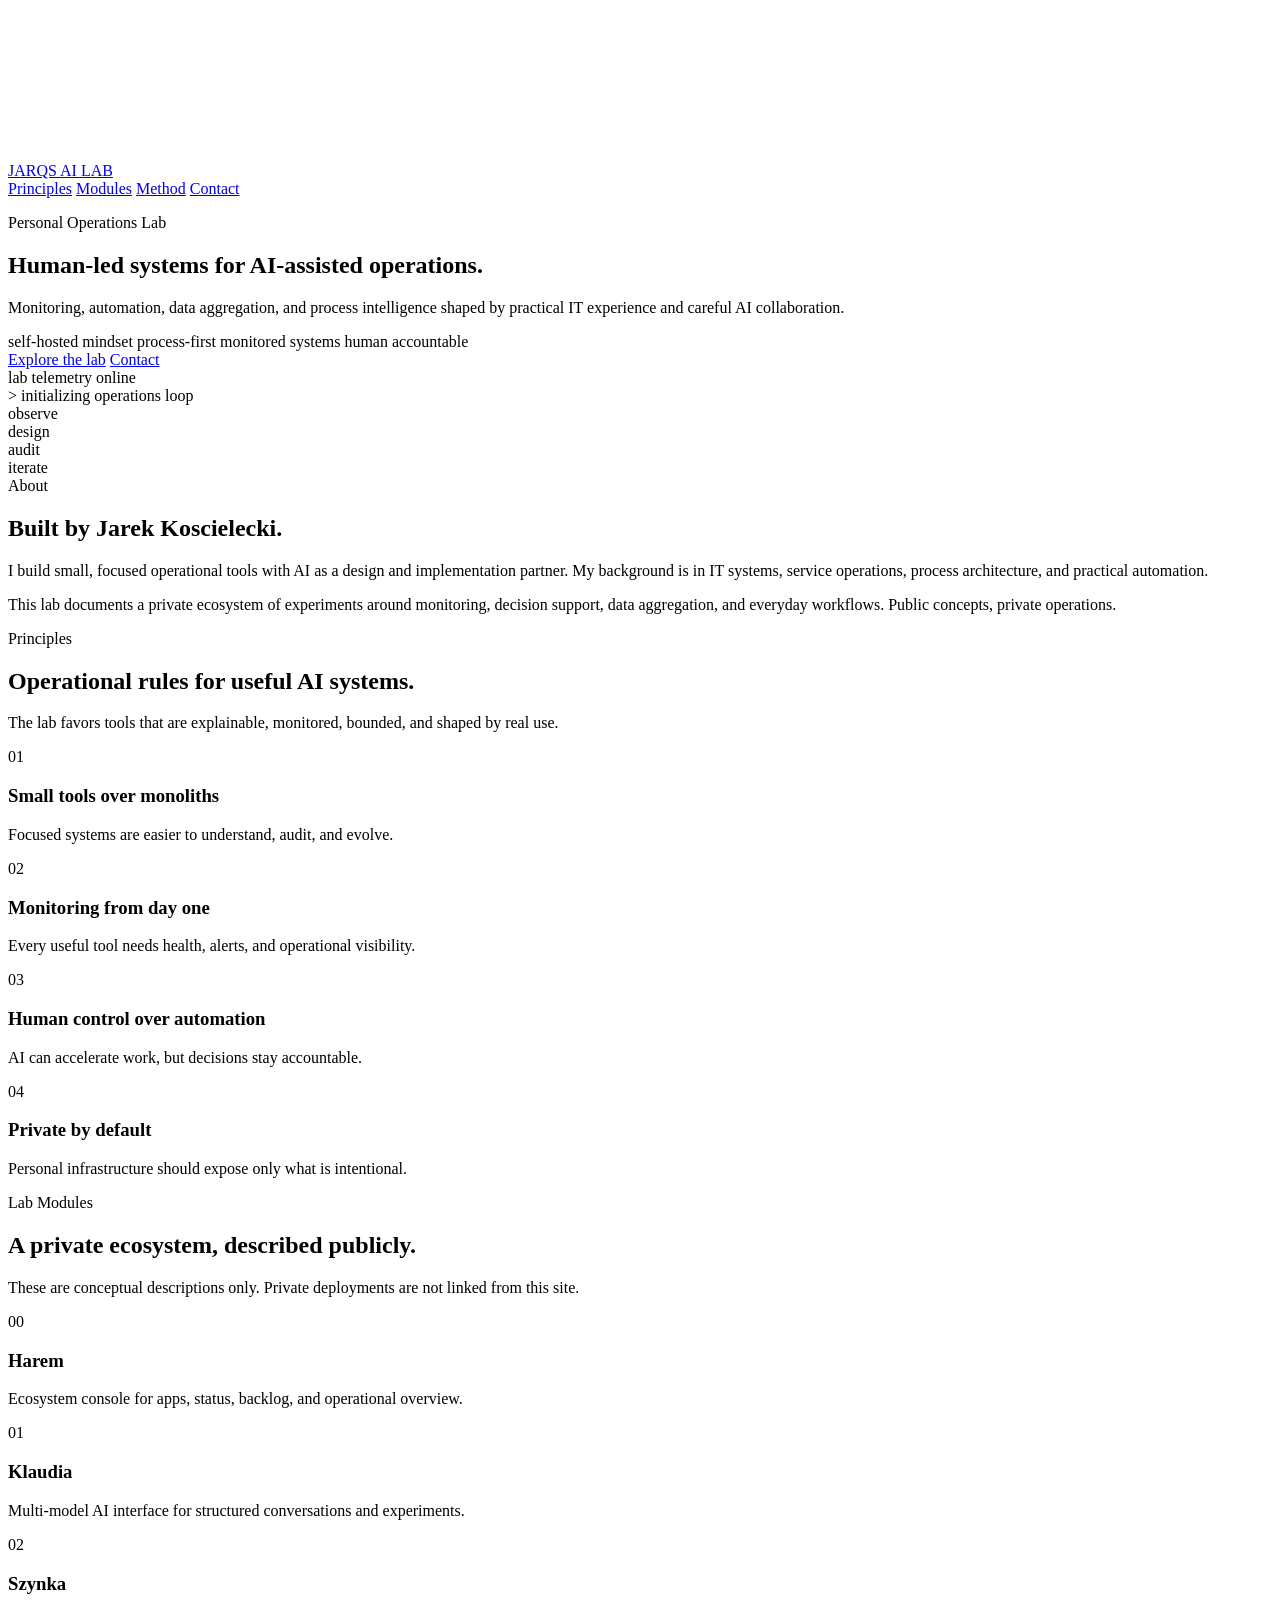
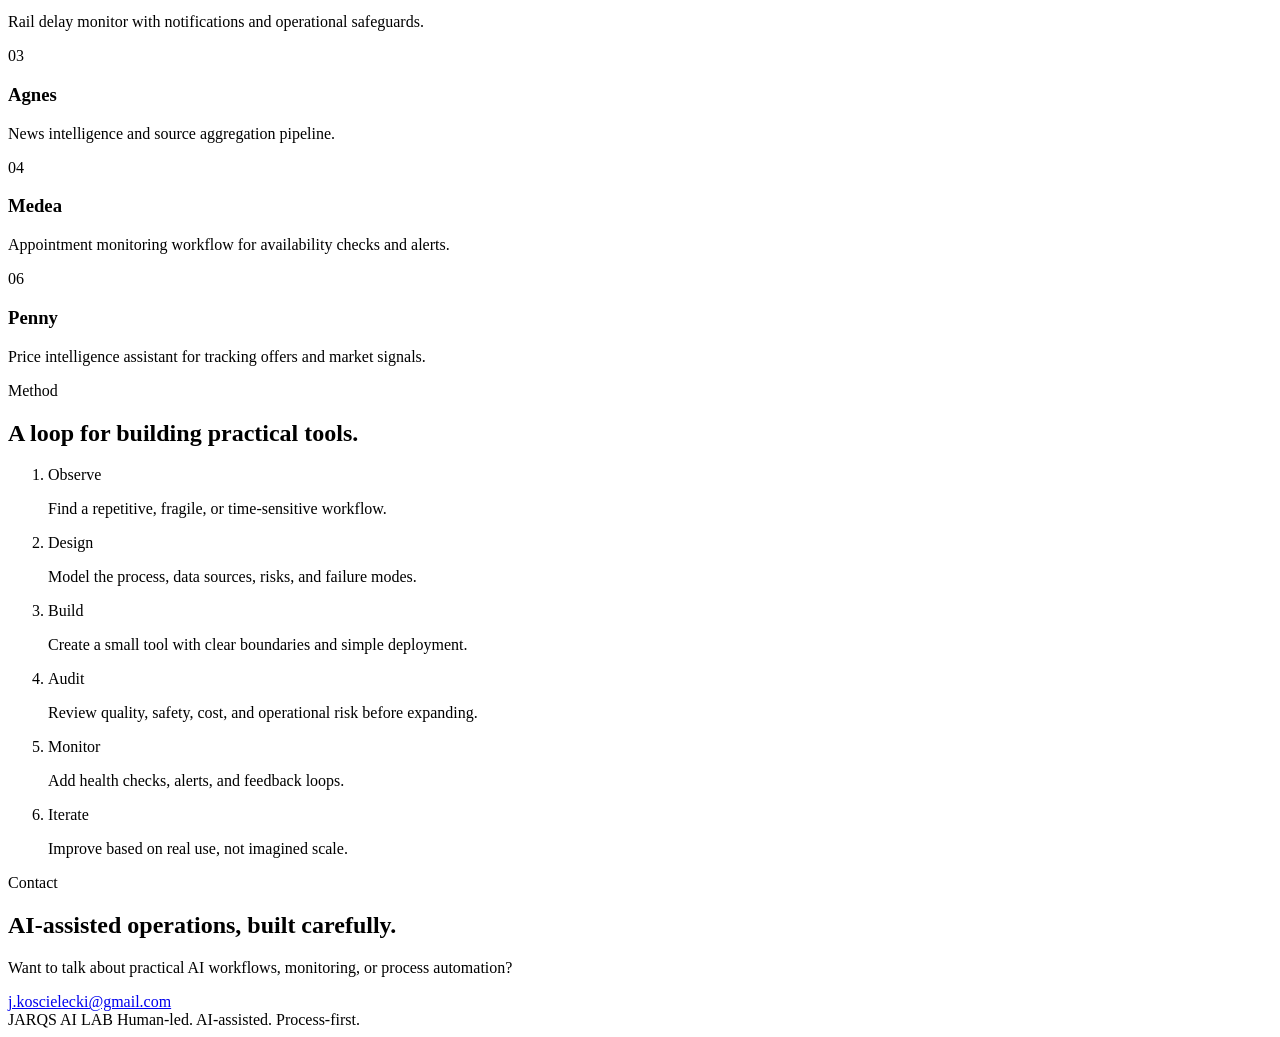
==== index.html @ 5a50d1c4 "Add AI lab landing page" ====
<!doctype html>
<html lang="en">
  <head>
    <meta charset="utf-8" />
    <meta name="viewport" content="width=device-width, initial-scale=1" />
    <meta name="theme-color" content="#05070b" />
    <meta
      name="description"
      content="JARQS AI LAB is a public AI operations lab by Jarek Koscielecki, focused on human-led systems for monitoring, automation, and process intelligence."
    />
    <meta property="og:title" content="JARQS AI LAB" />
    <meta
      property="og:description"
      content="Human-led, AI-assisted systems for operations, monitoring, automation, and process intelligence."
    />
    <meta property="og:type" content="website" />
    <meta property="og:image" content="/assets/og-card.svg" />
    <meta name="twitter:card" content="summary_large_image" />
    <title>JARQS AI LAB</title>
    <link rel="icon" href="/assets/favicon.svg" type="image/svg+xml" />
    <link rel="preload" href="/styles.css" as="style" />
    <link rel="stylesheet" href="/styles.css" />
    <script src="/main.js" defer></script>
  </head>
  <body>
    <canvas id="lab-canvas" aria-hidden="true"></canvas>
    <div class="ambient ambient-cyan" aria-hidden="true"></div>
    <div class="ambient ambient-magenta" aria-hidden="true"></div>
    <div class="scanline" aria-hidden="true"></div>

    <header class="site-header">
      <a class="brand" href="#top" aria-label="JARQS AI LAB home">
        <span class="brand-mark"></span>
        <span>JARQS AI LAB</span>
      </a>
      <nav class="nav" aria-label="Primary navigation">
        <a href="#principles">Principles</a>
        <a href="#modules">Modules</a>
        <a href="#method">Method</a>
        <a href="#contact">Contact</a>
      </nav>
    </header>

    <main id="top">
      <section class="hero section">
        <div class="hero-copy">
          <p class="eyebrow">Personal Operations Lab</p>
          <h1>
            Human-led systems for
            <span class="accent-text">AI-assisted operations.</span>
          </h1>
          <p class="hero-subtitle">
            Monitoring, automation, data aggregation, and process intelligence
            shaped by practical IT experience and careful AI collaboration.
          </p>

          <div class="status-row" aria-label="Lab status">
            <span class="status-chip">self-hosted mindset</span>
            <span class="status-chip">process-first</span>
            <span class="status-chip">monitored systems</span>
            <span class="status-chip">human accountable</span>
          </div>

          <div class="hero-actions">
            <a class="button button-primary" href="#modules">Explore the lab</a>
            <a class="button button-ghost" href="#contact">Contact</a>
          </div>
        </div>

        <aside class="system-panel" aria-label="System summary">
          <div class="panel-topline">
            <span>lab telemetry</span>
            <span class="live-dot">online</span>
          </div>
          <div class="terminal" aria-live="polite">
            <div class="terminal-line">
              <span class="prompt">&gt;</span>
              <span id="ticker-text">initializing operations loop</span>
            </div>
          </div>
          <div class="signal-stack">
            <div class="signal-row">
              <span>observe</span>
              <span class="bar"><i style="--w: 82%"></i></span>
            </div>
            <div class="signal-row">
              <span>design</span>
              <span class="bar"><i style="--w: 74%"></i></span>
            </div>
            <div class="signal-row">
              <span>audit</span>
              <span class="bar"><i style="--w: 91%"></i></span>
            </div>
            <div class="signal-row">
              <span>iterate</span>
              <span class="bar"><i style="--w: 68%"></i></span>
            </div>
          </div>
        </aside>
      </section>

      <section class="section about" aria-labelledby="about-title">
        <div class="section-kicker">About</div>
        <div class="section-grid">
          <h2 id="about-title">Built by Jarek Koscielecki.</h2>
          <div class="section-copy">
            <p>
              I build small, focused operational tools with AI as a design and
              implementation partner. My background is in IT systems, service
              operations, process architecture, and practical automation.
            </p>
            <p>
              This lab documents a private ecosystem of experiments around
              monitoring, decision support, data aggregation, and everyday
              workflows. Public concepts, private operations.
            </p>
          </div>
        </div>
      </section>

      <section class="section" id="principles" aria-labelledby="principles-title">
        <div class="section-kicker">Principles</div>
        <div class="section-heading">
          <h2 id="principles-title">Operational rules for useful AI systems.</h2>
          <p>
            The lab favors tools that are explainable, monitored, bounded, and
            shaped by real use.
          </p>
        </div>

        <div class="principle-grid">
          <article class="principle-card">
            <span class="card-index">01</span>
            <h3>Small tools over monoliths</h3>
            <p>Focused systems are easier to understand, audit, and evolve.</p>
          </article>
          <article class="principle-card">
            <span class="card-index">02</span>
            <h3>Monitoring from day one</h3>
            <p>Every useful tool needs health, alerts, and operational visibility.</p>
          </article>
          <article class="principle-card">
            <span class="card-index">03</span>
            <h3>Human control over automation</h3>
            <p>AI can accelerate work, but decisions stay accountable.</p>
          </article>
          <article class="principle-card">
            <span class="card-index">04</span>
            <h3>Private by default</h3>
            <p>Personal infrastructure should expose only what is intentional.</p>
          </article>
        </div>
      </section>

      <section class="section" id="modules" aria-labelledby="modules-title">
        <div class="section-kicker">Lab Modules</div>
        <div class="section-heading">
          <h2 id="modules-title">A private ecosystem, described publicly.</h2>
          <p>
            These are conceptual descriptions only. Private deployments are not
            linked from this site.
          </p>
        </div>

        <div class="module-grid">
          <article class="module-card">
            <div class="module-head">
              <span class="module-code">00</span>
              <span class="module-pulse"></span>
            </div>
            <h3>Harem</h3>
            <p>Ecosystem console for apps, status, backlog, and operational overview.</p>
          </article>
          <article class="module-card">
            <div class="module-head">
              <span class="module-code">01</span>
              <span class="module-pulse"></span>
            </div>
            <h3>Klaudia</h3>
            <p>Multi-model AI interface for structured conversations and experiments.</p>
          </article>
          <article class="module-card">
            <div class="module-head">
              <span class="module-code">02</span>
              <span class="module-pulse"></span>
            </div>
            <h3>Szynka</h3>
            <p>Rail delay monitor with notifications and operational safeguards.</p>
          </article>
          <article class="module-card">
            <div class="module-head">
              <span class="module-code">03</span>
              <span class="module-pulse"></span>
            </div>
            <h3>Agnes</h3>
            <p>News intelligence and source aggregation pipeline.</p>
          </article>
          <article class="module-card">
            <div class="module-head">
              <span class="module-code">04</span>
              <span class="module-pulse"></span>
            </div>
            <h3>Medea</h3>
            <p>Appointment monitoring workflow for availability checks and alerts.</p>
          </article>
          <article class="module-card">
            <div class="module-head">
              <span class="module-code">06</span>
              <span class="module-pulse"></span>
            </div>
            <h3>Penny</h3>
            <p>Price intelligence assistant for tracking offers and market signals.</p>
          </article>
        </div>
      </section>

      <section class="section method" id="method" aria-labelledby="method-title">
        <div class="section-kicker">Method</div>
        <div class="section-heading">
          <h2 id="method-title">A loop for building practical tools.</h2>
        </div>
        <ol class="method-list">
          <li><span>Observe</span><p>Find a repetitive, fragile, or time-sensitive workflow.</p></li>
          <li><span>Design</span><p>Model the process, data sources, risks, and failure modes.</p></li>
          <li><span>Build</span><p>Create a small tool with clear boundaries and simple deployment.</p></li>
          <li><span>Audit</span><p>Review quality, safety, cost, and operational risk before expanding.</p></li>
          <li><span>Monitor</span><p>Add health checks, alerts, and feedback loops.</p></li>
          <li><span>Iterate</span><p>Improve based on real use, not imagined scale.</p></li>
        </ol>
      </section>

      <section class="section contact" id="contact" aria-labelledby="contact-title">
        <div>
          <div class="section-kicker">Contact</div>
          <h2 id="contact-title">AI-assisted operations, built carefully.</h2>
        </div>
        <p>
          Want to talk about practical AI workflows, monitoring, or process automation?
        </p>
        <a class="contact-link" href="mailto:j.koscielecki@gmail.com">
          j.koscielecki@gmail.com
        </a>
      </section>
    </main>

    <footer class="site-footer">
      <span>JARQS AI LAB</span>
      <span>Human-led. AI-assisted. Process-first.</span>
    </footer>
  </body>
</html>
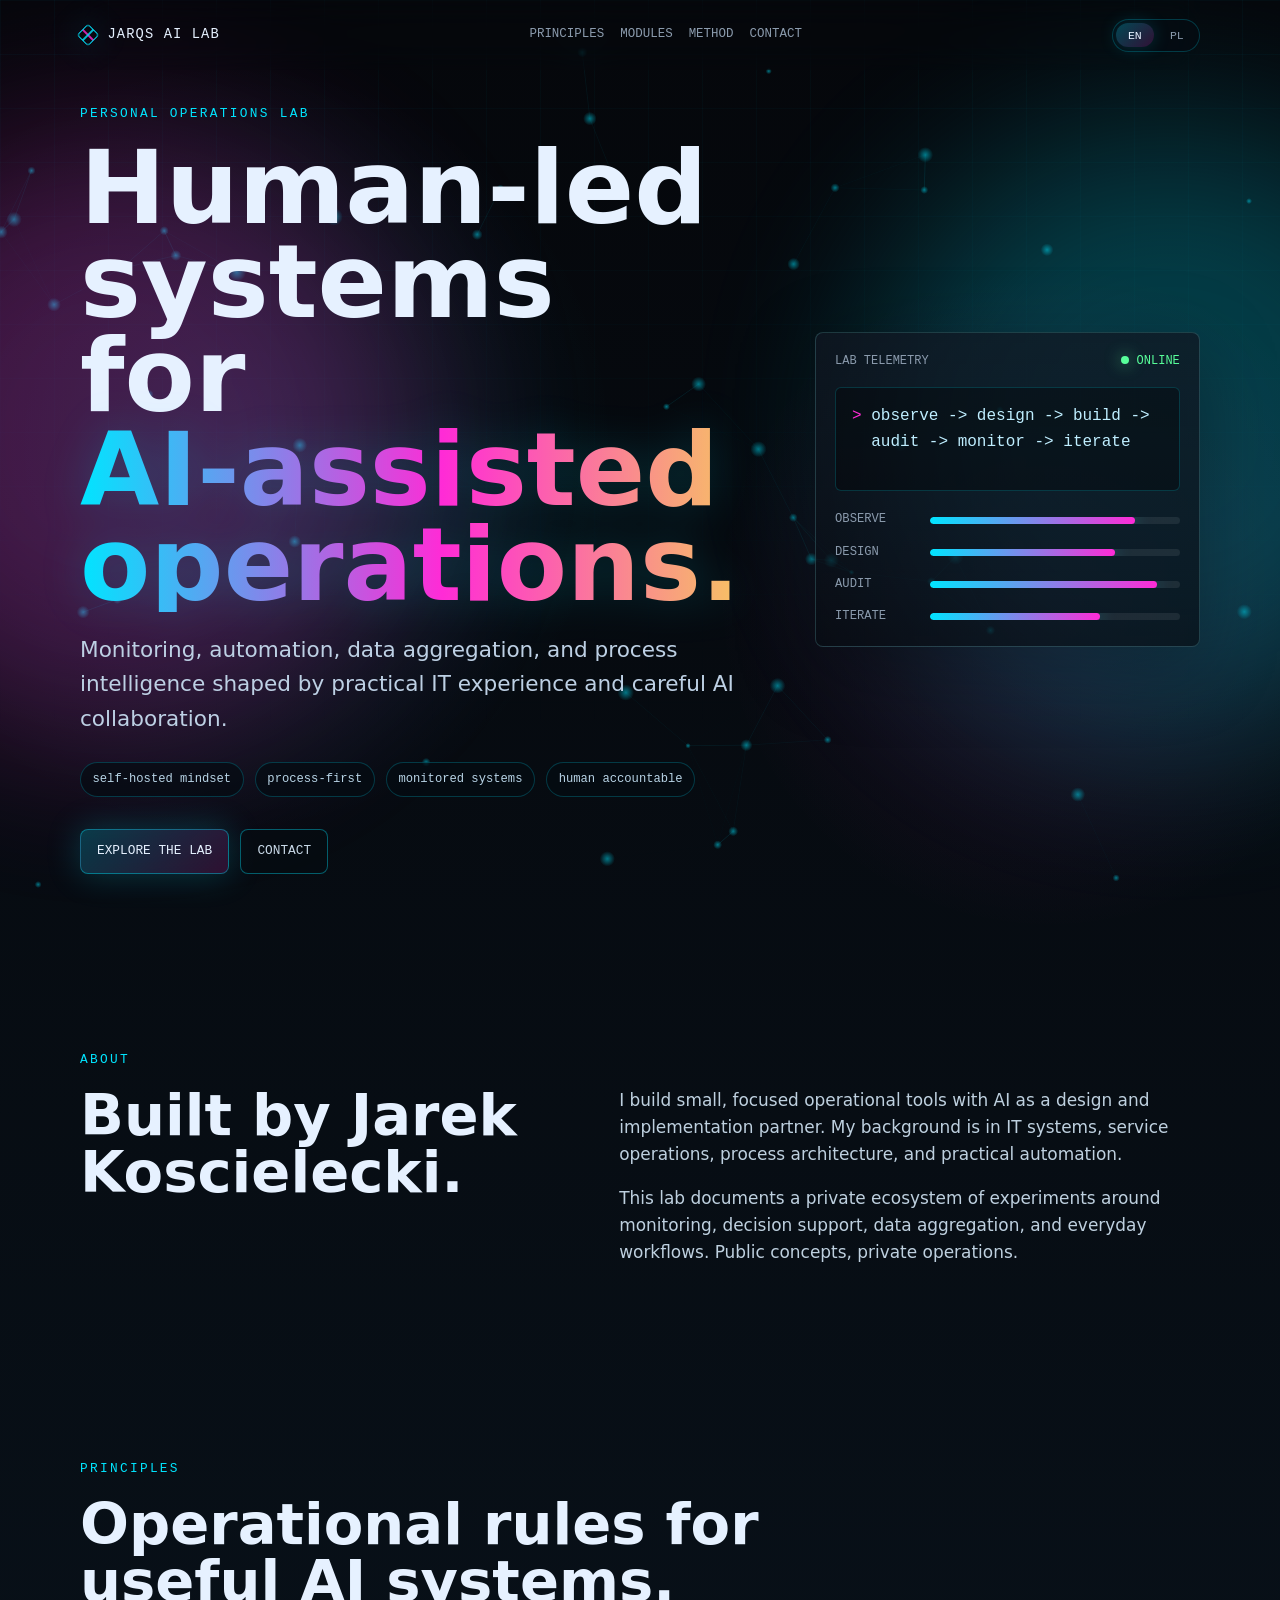
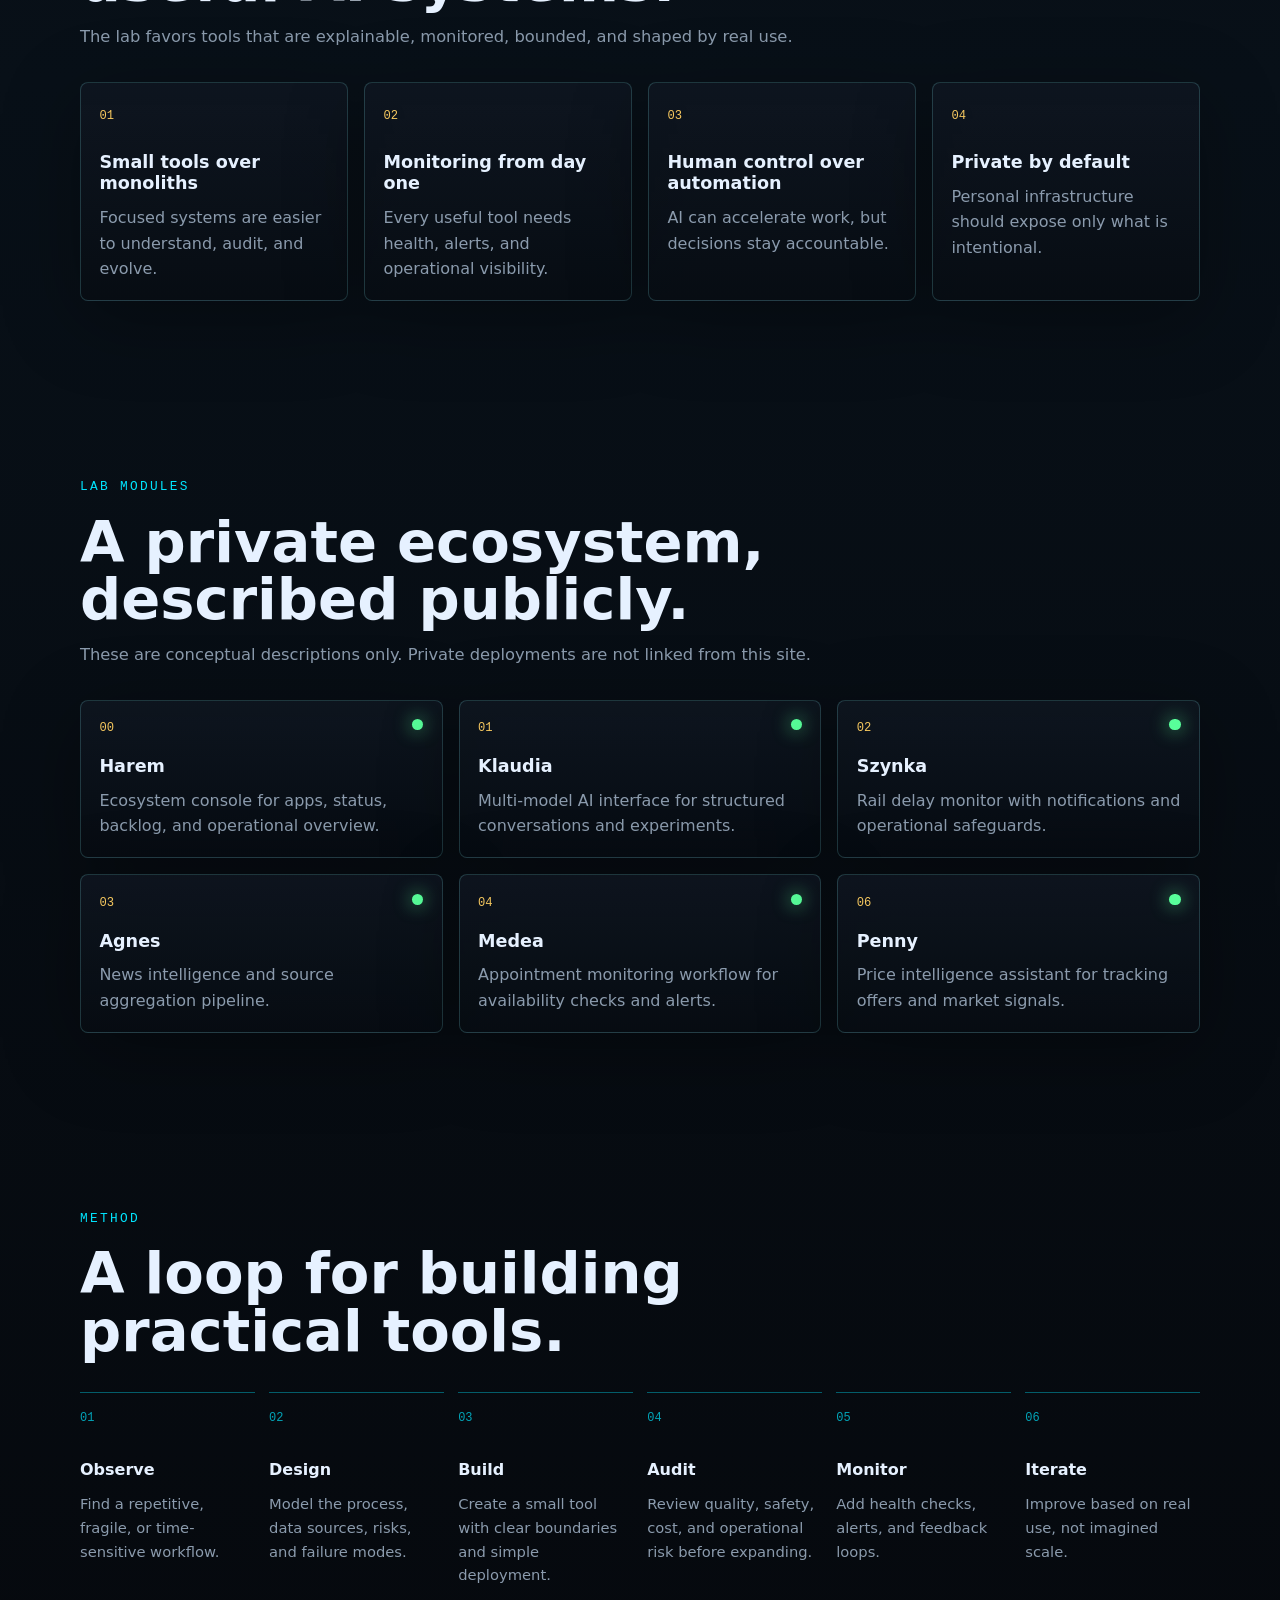
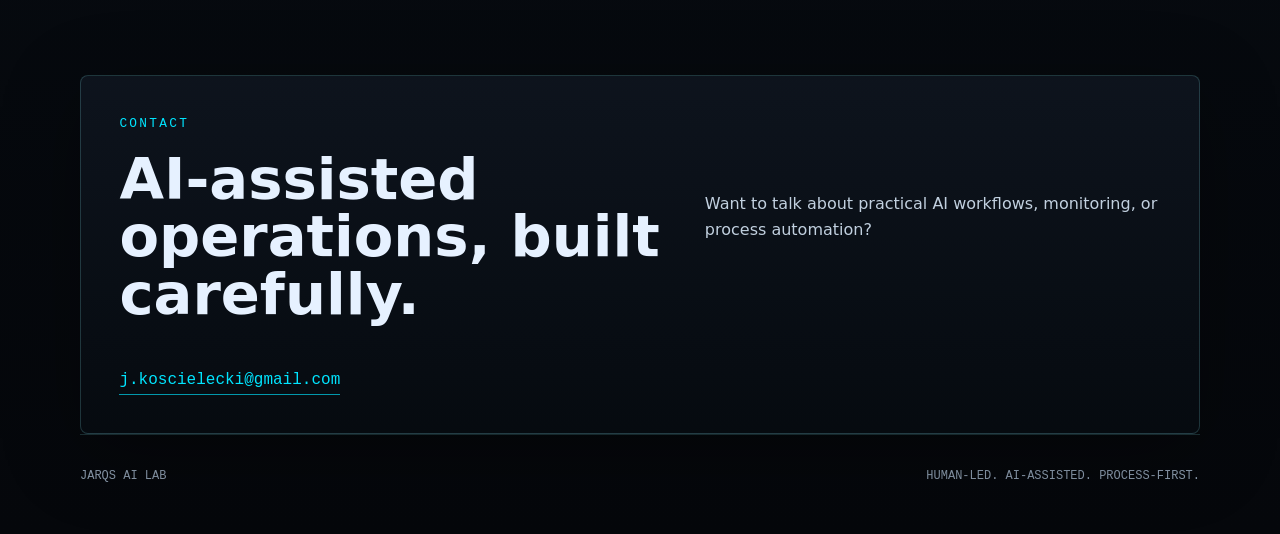
==== commit 9cae105c: "Add Polish language toggle" ====
--- a/index.html
+++ b/index.html
@@ -22,7 +22,7 @@
     <link rel="stylesheet" href="/styles.css" />
     <script src="/main.js" defer></script>
   </head>
-  <body>
+  <body data-lang="en">
     <canvas id="lab-canvas" aria-hidden="true"></canvas>
     <div class="ambient ambient-cyan" aria-hidden="true"></div>
     <div class="ambient ambient-magenta" aria-hidden="true"></div>
@@ -34,43 +34,47 @@
         <span>JARQS AI LAB</span>
       </a>
       <nav class="nav" aria-label="Primary navigation">
-        <a href="#principles">Principles</a>
-        <a href="#modules">Modules</a>
-        <a href="#method">Method</a>
-        <a href="#contact">Contact</a>
+        <a href="#principles" data-i18n="nav.principles">Principles</a>
+        <a href="#modules" data-i18n="nav.modules">Modules</a>
+        <a href="#method" data-i18n="nav.method">Method</a>
+        <a href="#contact" data-i18n="nav.contact">Contact</a>
       </nav>
+      <div class="lang-toggle" aria-label="Language selector">
+        <button type="button" class="active" data-lang-option="en">EN</button>
+        <button type="button" data-lang-option="pl">PL</button>
+      </div>
     </header>
 
     <main id="top">
       <section class="hero section">
         <div class="hero-copy">
-          <p class="eyebrow">Personal Operations Lab</p>
+          <p class="eyebrow" data-i18n="hero.eyebrow">Personal Operations Lab</p>
           <h1>
-            Human-led systems for
-            <span class="accent-text">AI-assisted operations.</span>
+            <span data-i18n="hero.titleA">Human-led systems for</span>
+            <span class="accent-text" data-i18n="hero.titleB">AI-assisted operations.</span>
           </h1>
-          <p class="hero-subtitle">
+          <p class="hero-subtitle" data-i18n="hero.subtitle">
             Monitoring, automation, data aggregation, and process intelligence
             shaped by practical IT experience and careful AI collaboration.
           </p>
 
           <div class="status-row" aria-label="Lab status">
-            <span class="status-chip">self-hosted mindset</span>
-            <span class="status-chip">process-first</span>
-            <span class="status-chip">monitored systems</span>
-            <span class="status-chip">human accountable</span>
+            <span class="status-chip" data-i18n="chips.selfHosted">self-hosted mindset</span>
+            <span class="status-chip" data-i18n="chips.processFirst">process-first</span>
+            <span class="status-chip" data-i18n="chips.monitored">monitored systems</span>
+            <span class="status-chip" data-i18n="chips.accountable">human accountable</span>
           </div>
 
           <div class="hero-actions">
-            <a class="button button-primary" href="#modules">Explore the lab</a>
-            <a class="button button-ghost" href="#contact">Contact</a>
+            <a class="button button-primary" href="#modules" data-i18n="hero.ctaExplore">Explore the lab</a>
+            <a class="button button-ghost" href="#contact" data-i18n="hero.ctaContact">Contact</a>
           </div>
         </div>
 
         <aside class="system-panel" aria-label="System summary">
           <div class="panel-topline">
-            <span>lab telemetry</span>
-            <span class="live-dot">online</span>
+            <span data-i18n="panel.telemetry">lab telemetry</span>
+            <span class="live-dot" data-i18n="panel.online">online</span>
           </div>
           <div class="terminal" aria-live="polite">
             <div class="terminal-line">
@@ -80,19 +84,19 @@
           </div>
           <div class="signal-stack">
             <div class="signal-row">
-              <span>observe</span>
+              <span data-i18n="method.observe.title">observe</span>
               <span class="bar"><i style="--w: 82%"></i></span>
             </div>
             <div class="signal-row">
-              <span>design</span>
+              <span data-i18n="method.design.title">design</span>
               <span class="bar"><i style="--w: 74%"></i></span>
             </div>
             <div class="signal-row">
-              <span>audit</span>
+              <span data-i18n="method.audit.title">audit</span>
               <span class="bar"><i style="--w: 91%"></i></span>
             </div>
             <div class="signal-row">
-              <span>iterate</span>
+              <span data-i18n="method.iterate.title">iterate</span>
               <span class="bar"><i style="--w: 68%"></i></span>
             </div>
           </div>
@@ -100,16 +104,16 @@
       </section>
 
       <section class="section about" aria-labelledby="about-title">
-        <div class="section-kicker">About</div>
+        <div class="section-kicker" data-i18n="about.kicker">About</div>
         <div class="section-grid">
-          <h2 id="about-title">Built by Jarek Koscielecki.</h2>
+          <h2 id="about-title" data-i18n="about.title">Built by Jarek Koscielecki.</h2>
           <div class="section-copy">
-            <p>
+            <p data-i18n="about.p1">
               I build small, focused operational tools with AI as a design and
               implementation partner. My background is in IT systems, service
               operations, process architecture, and practical automation.
             </p>
-            <p>
+            <p data-i18n="about.p2">
               This lab documents a private ecosystem of experiments around
               monitoring, decision support, data aggregation, and everyday
               workflows. Public concepts, private operations.
@@ -119,10 +123,10 @@
       </section>
 
       <section class="section" id="principles" aria-labelledby="principles-title">
-        <div class="section-kicker">Principles</div>
+        <div class="section-kicker" data-i18n="principles.kicker">Principles</div>
         <div class="section-heading">
-          <h2 id="principles-title">Operational rules for useful AI systems.</h2>
-          <p>
+          <h2 id="principles-title" data-i18n="principles.title">Operational rules for useful AI systems.</h2>
+          <p data-i18n="principles.subtitle">
             The lab favors tools that are explainable, monitored, bounded, and
             shaped by real use.
           </p>
@@ -131,32 +135,32 @@
         <div class="principle-grid">
           <article class="principle-card">
             <span class="card-index">01</span>
-            <h3>Small tools over monoliths</h3>
-            <p>Focused systems are easier to understand, audit, and evolve.</p>
+            <h3 data-i18n="principles.small.title">Small tools over monoliths</h3>
+            <p data-i18n="principles.small.text">Focused systems are easier to understand, audit, and evolve.</p>
           </article>
           <article class="principle-card">
             <span class="card-index">02</span>
-            <h3>Monitoring from day one</h3>
-            <p>Every useful tool needs health, alerts, and operational visibility.</p>
+            <h3 data-i18n="principles.monitoring.title">Monitoring from day one</h3>
+            <p data-i18n="principles.monitoring.text">Every useful tool needs health, alerts, and operational visibility.</p>
           </article>
           <article class="principle-card">
             <span class="card-index">03</span>
-            <h3>Human control over automation</h3>
-            <p>AI can accelerate work, but decisions stay accountable.</p>
+            <h3 data-i18n="principles.human.title">Human control over automation</h3>
+            <p data-i18n="principles.human.text">AI can accelerate work, but decisions stay accountable.</p>
           </article>
           <article class="principle-card">
             <span class="card-index">04</span>
-            <h3>Private by default</h3>
-            <p>Personal infrastructure should expose only what is intentional.</p>
+            <h3 data-i18n="principles.private.title">Private by default</h3>
+            <p data-i18n="principles.private.text">Personal infrastructure should expose only what is intentional.</p>
           </article>
         </div>
       </section>
 
       <section class="section" id="modules" aria-labelledby="modules-title">
-        <div class="section-kicker">Lab Modules</div>
+        <div class="section-kicker" data-i18n="modules.kicker">Lab Modules</div>
         <div class="section-heading">
-          <h2 id="modules-title">A private ecosystem, described publicly.</h2>
-          <p>
+          <h2 id="modules-title" data-i18n="modules.title">A private ecosystem, described publicly.</h2>
+          <p data-i18n="modules.subtitle">
             These are conceptual descriptions only. Private deployments are not
             linked from this site.
           </p>
@@ -169,7 +173,7 @@
               <span class="module-pulse"></span>
             </div>
             <h3>Harem</h3>
-            <p>Ecosystem console for apps, status, backlog, and operational overview.</p>
+            <p data-i18n="modules.harem">Ecosystem console for apps, status, backlog, and operational overview.</p>
           </article>
           <article class="module-card">
             <div class="module-head">
@@ -177,7 +181,7 @@
               <span class="module-pulse"></span>
             </div>
             <h3>Klaudia</h3>
-            <p>Multi-model AI interface for structured conversations and experiments.</p>
+            <p data-i18n="modules.klaudia">Multi-model AI interface for structured conversations and experiments.</p>
           </article>
           <article class="module-card">
             <div class="module-head">
@@ -185,7 +189,7 @@
               <span class="module-pulse"></span>
             </div>
             <h3>Szynka</h3>
-            <p>Rail delay monitor with notifications and operational safeguards.</p>
+            <p data-i18n="modules.szynka">Rail delay monitor with notifications and operational safeguards.</p>
           </article>
           <article class="module-card">
             <div class="module-head">
@@ -193,7 +197,7 @@
               <span class="module-pulse"></span>
             </div>
             <h3>Agnes</h3>
-            <p>News intelligence and source aggregation pipeline.</p>
+            <p data-i18n="modules.agnes">News intelligence and source aggregation pipeline.</p>
           </article>
           <article class="module-card">
             <div class="module-head">
@@ -201,7 +205,7 @@
               <span class="module-pulse"></span>
             </div>
             <h3>Medea</h3>
-            <p>Appointment monitoring workflow for availability checks and alerts.</p>
+            <p data-i18n="modules.medea">Appointment monitoring workflow for availability checks and alerts.</p>
           </article>
           <article class="module-card">
             <div class="module-head">
@@ -209,33 +213,52 @@
               <span class="module-pulse"></span>
             </div>
             <h3>Penny</h3>
-            <p>Price intelligence assistant for tracking offers and market signals.</p>
+            <p data-i18n="modules.penny">Price intelligence assistant for tracking offers and market signals.</p>
           </article>
         </div>
       </section>
 
       <section class="section method" id="method" aria-labelledby="method-title">
-        <div class="section-kicker">Method</div>
+        <div class="section-kicker" data-i18n="method.kicker">Method</div>
         <div class="section-heading">
-          <h2 id="method-title">A loop for building practical tools.</h2>
+          <h2 id="method-title" data-i18n="method.title">A loop for building practical tools.</h2>
         </div>
         <ol class="method-list">
-          <li><span>Observe</span><p>Find a repetitive, fragile, or time-sensitive workflow.</p></li>
-          <li><span>Design</span><p>Model the process, data sources, risks, and failure modes.</p></li>
-          <li><span>Build</span><p>Create a small tool with clear boundaries and simple deployment.</p></li>
-          <li><span>Audit</span><p>Review quality, safety, cost, and operational risk before expanding.</p></li>
-          <li><span>Monitor</span><p>Add health checks, alerts, and feedback loops.</p></li>
-          <li><span>Iterate</span><p>Improve based on real use, not imagined scale.</p></li>
+          <li>
+            <span data-i18n="method.observe.title">Observe</span>
+            <p data-i18n="method.observe.text">Find a repetitive, fragile, or time-sensitive workflow.</p>
+          </li>
+          <li>
+            <span data-i18n="method.design.title">Design</span>
+            <p data-i18n="method.design.text">Model the process, data sources, risks, and failure modes.</p>
+          </li>
+          <li>
+            <span data-i18n="method.build.title">Build</span>
+            <p data-i18n="method.build.text">Create a small tool with clear boundaries and simple deployment.</p>
+          </li>
+          <li>
+            <span data-i18n="method.audit.title">Audit</span>
+            <p data-i18n="method.audit.text">Review quality, safety, cost, and operational risk before expanding.</p>
+          </li>
+          <li>
+            <span data-i18n="method.monitor.title">Monitor</span>
+            <p data-i18n="method.monitor.text">Add health checks, alerts, and feedback loops.</p>
+          </li>
+          <li>
+            <span data-i18n="method.iterate.title">Iterate</span>
+            <p data-i18n="method.iterate.text">Improve based on real use, not imagined scale.</p>
+          </li>
         </ol>
       </section>
 
       <section class="section contact" id="contact" aria-labelledby="contact-title">
         <div>
-          <div class="section-kicker">Contact</div>
-          <h2 id="contact-title">AI-assisted operations, built carefully.</h2>
-        </div>
-        <p>
-          Want to talk about practical AI workflows, monitoring, or process automation?
+          <div class="section-kicker" data-i18n="contact.kicker">Contact</div>
+          <h2 id="contact-title" data-i18n="contact.title">AI-assisted operations, built carefully.</h2>
+        </div>
+        <p data-i18n="contact.text">
+          Want to talk about practical AI workflows, monitoring, or process
+          automation?
         </p>
         <a class="contact-link" href="mailto:j.koscielecki@gmail.com">
           j.koscielecki@gmail.com
@@ -245,7 +268,7 @@
 
     <footer class="site-footer">
       <span>JARQS AI LAB</span>
-      <span>Human-led. AI-assisted. Process-first.</span>
+      <span data-i18n="footer.line">Human-led. AI-assisted. Process-first.</span>
     </footer>
   </body>
 </html>
--- a/styles.css
+++ b/styles.css
@@ -0,0 +1,693 @@
+:root {
+  color-scheme: dark;
+  --bg: #05070b;
+  --bg-soft: #090d12;
+  --surface: rgba(16, 23, 34, 0.72);
+  --surface-strong: rgba(18, 28, 42, 0.9);
+  --line: rgba(141, 247, 255, 0.18);
+  --line-strong: rgba(0, 229, 255, 0.38);
+  --text: #e6f1ff;
+  --muted: #8b9bad;
+  --cyan: #00e5ff;
+  --magenta: #ff2bd6;
+  --amber: #f6c85f;
+  --green: #58ff9a;
+  --shadow-cyan: 0 0 34px rgba(0, 229, 255, 0.22);
+  --shadow-magenta: 0 0 42px rgba(255, 43, 214, 0.14);
+  --radius: 8px;
+  --mono: "JetBrains Mono", "SFMono-Regular", Consolas, "Liberation Mono", monospace;
+  --sans: Inter, ui-sans-serif, system-ui, -apple-system, BlinkMacSystemFont, "Segoe UI", sans-serif;
+  --display: "Space Grotesk", Sora, Inter, ui-sans-serif, system-ui, sans-serif;
+}
+
+* {
+  box-sizing: border-box;
+}
+
+html {
+  scroll-behavior: smooth;
+}
+
+body {
+  min-height: 100vh;
+  margin: 0;
+  overflow-x: hidden;
+  background:
+    radial-gradient(circle at 18% 12%, rgba(0, 229, 255, 0.12), transparent 30vw),
+    radial-gradient(circle at 82% 16%, rgba(255, 43, 214, 0.11), transparent 26vw),
+    linear-gradient(180deg, #05070b 0%, #081018 45%, #05070b 100%);
+  color: var(--text);
+  font-family: var(--sans);
+  line-height: 1.6;
+}
+
+body::before {
+  position: fixed;
+  inset: 0;
+  z-index: -2;
+  pointer-events: none;
+  content: "";
+  background-image:
+    linear-gradient(rgba(0, 229, 255, 0.045) 1px, transparent 1px),
+    linear-gradient(90deg, rgba(0, 229, 255, 0.045) 1px, transparent 1px);
+  background-size: 54px 54px;
+  mask-image: linear-gradient(to bottom, rgba(0, 0, 0, 0.75), transparent 85%);
+  animation: grid-drift 26s linear infinite;
+}
+
+a {
+  color: inherit;
+  text-decoration: none;
+}
+
+#lab-canvas {
+  position: fixed;
+  inset: 0;
+  z-index: -1;
+  width: 100%;
+  height: 100%;
+  opacity: 0.72;
+}
+
+.ambient {
+  position: fixed;
+  z-index: -1;
+  width: 38rem;
+  height: 38rem;
+  border-radius: 50%;
+  filter: blur(90px);
+  opacity: 0.24;
+  pointer-events: none;
+}
+
+.ambient-cyan {
+  right: -12rem;
+  top: 8rem;
+  background: var(--cyan);
+}
+
+.ambient-magenta {
+  left: -12rem;
+  bottom: 10rem;
+  background: var(--magenta);
+}
+
+.scanline {
+  position: fixed;
+  inset-inline: 0;
+  top: -12%;
+  z-index: 4;
+  height: 10rem;
+  pointer-events: none;
+  background: linear-gradient(180deg, transparent, rgba(0, 229, 255, 0.08), transparent);
+  transform: translateY(-20vh);
+  animation: scanline 13s ease-in-out infinite;
+}
+
+.site-header,
+.site-footer,
+.section {
+  width: min(1120px, calc(100% - 32px));
+  margin-inline: auto;
+}
+
+.site-header {
+  position: sticky;
+  top: 0;
+  z-index: 10;
+  display: flex;
+  align-items: center;
+  justify-content: space-between;
+  gap: 1rem;
+  padding: 18px 0;
+  backdrop-filter: blur(18px);
+}
+
+.brand {
+  display: inline-flex;
+  align-items: center;
+  gap: 0.72rem;
+  font-family: var(--mono);
+  font-size: 0.86rem;
+  letter-spacing: 0.08em;
+  text-transform: uppercase;
+}
+
+.brand-mark {
+  width: 1rem;
+  height: 1rem;
+  border: 1px solid var(--cyan);
+  border-radius: 3px;
+  background:
+    linear-gradient(90deg, transparent 42%, rgba(0, 229, 255, 0.8) 42% 58%, transparent 58%),
+    linear-gradient(0deg, transparent 42%, rgba(255, 43, 214, 0.8) 42% 58%, transparent 58%);
+  box-shadow: var(--shadow-cyan);
+  transform: rotate(45deg);
+}
+
+.nav {
+  display: flex;
+  align-items: center;
+  gap: 1rem;
+  color: var(--muted);
+  font-family: var(--mono);
+  font-size: 0.78rem;
+  text-transform: uppercase;
+}
+
+.nav a {
+  padding: 0.45rem 0;
+  transition: color 160ms ease, text-shadow 160ms ease;
+}
+
+.nav a:hover {
+  color: var(--cyan);
+  text-shadow: 0 0 18px rgba(0, 229, 255, 0.45);
+}
+
+.lang-toggle {
+  display: inline-flex;
+  gap: 0.25rem;
+  border: 1px solid rgba(0, 229, 255, 0.22);
+  border-radius: 999px;
+  padding: 0.2rem;
+  background: rgba(5, 12, 18, 0.72);
+}
+
+.lang-toggle button {
+  min-width: 38px;
+  border: 0;
+  border-radius: 999px;
+  padding: 0.36rem 0.55rem;
+  background: transparent;
+  color: var(--muted);
+  cursor: pointer;
+  font-family: var(--mono);
+  font-size: 0.72rem;
+}
+
+.lang-toggle button.active {
+  background: linear-gradient(135deg, rgba(0, 229, 255, 0.28), rgba(255, 43, 214, 0.18));
+  color: var(--text);
+  box-shadow: 0 0 18px rgba(0, 229, 255, 0.18);
+}
+
+.section {
+  padding: 88px 0;
+}
+
+.hero {
+  min-height: calc(100vh - 84px);
+  display: grid;
+  grid-template-columns: minmax(0, 1.08fr) minmax(320px, 0.62fr);
+  align-items: center;
+  gap: clamp(2rem, 5vw, 5rem);
+  padding-top: 34px;
+}
+
+.eyebrow,
+.section-kicker {
+  margin: 0 0 1rem;
+  color: var(--cyan);
+  font-family: var(--mono);
+  font-size: 0.8rem;
+  letter-spacing: 0.18em;
+  text-transform: uppercase;
+}
+
+h1,
+h2,
+h3,
+p {
+  margin-top: 0;
+}
+
+h1 {
+  max-width: 880px;
+  margin-bottom: 1.3rem;
+  font-family: var(--display);
+  font-size: clamp(3rem, 8vw, 7.4rem);
+  line-height: 0.92;
+  letter-spacing: 0;
+}
+
+h2 {
+  margin-bottom: 0.8rem;
+  font-family: var(--display);
+  font-size: clamp(2rem, 4.5vw, 4.4rem);
+  line-height: 1;
+  letter-spacing: 0;
+}
+
+h3 {
+  margin-bottom: 0.65rem;
+  font-family: var(--display);
+  font-size: 1.1rem;
+  line-height: 1.2;
+}
+
+.accent-text {
+  display: block;
+  color: transparent;
+  background: linear-gradient(90deg, var(--cyan), var(--magenta) 54%, var(--amber));
+  -webkit-background-clip: text;
+  background-clip: text;
+  filter: drop-shadow(0 0 22px rgba(0, 229, 255, 0.18));
+}
+
+.hero-subtitle {
+  max-width: 700px;
+  margin-bottom: 1.6rem;
+  color: #bdd0e4;
+  font-size: clamp(1.05rem, 2vw, 1.35rem);
+}
+
+.status-row,
+.hero-actions {
+  display: flex;
+  flex-wrap: wrap;
+  gap: 0.7rem;
+}
+
+.status-chip {
+  border: 1px solid rgba(0, 229, 255, 0.22);
+  border-radius: 999px;
+  padding: 0.42rem 0.72rem;
+  background: rgba(5, 12, 18, 0.72);
+  color: #b8d4e6;
+  font-family: var(--mono);
+  font-size: 0.76rem;
+}
+
+.hero-actions {
+  margin-top: 2rem;
+}
+
+.button {
+  display: inline-flex;
+  min-height: 44px;
+  align-items: center;
+  justify-content: center;
+  border: 1px solid var(--line-strong);
+  border-radius: var(--radius);
+  padding: 0.72rem 1rem;
+  font-family: var(--mono);
+  font-size: 0.8rem;
+  text-transform: uppercase;
+  transition: transform 160ms ease, border-color 160ms ease, box-shadow 160ms ease;
+}
+
+.button:hover {
+  transform: translateY(-2px);
+}
+
+.button-primary {
+  background: linear-gradient(135deg, rgba(0, 229, 255, 0.22), rgba(255, 43, 214, 0.16));
+  box-shadow: var(--shadow-cyan);
+}
+
+.button-ghost {
+  background: rgba(5, 12, 18, 0.6);
+  color: #c9d9e8;
+}
+
+.system-panel,
+.principle-card,
+.module-card,
+.contact {
+  position: relative;
+  border: 1px solid var(--line);
+  border-radius: var(--radius);
+  background: linear-gradient(180deg, rgba(16, 23, 34, 0.76), rgba(7, 12, 18, 0.7));
+  box-shadow: 0 18px 80px rgba(0, 0, 0, 0.32);
+  overflow: hidden;
+}
+
+.system-panel::before,
+.principle-card::before,
+.module-card::before,
+.contact::before {
+  position: absolute;
+  inset: 0;
+  pointer-events: none;
+  content: "";
+  border-radius: inherit;
+  background: linear-gradient(135deg, rgba(0, 229, 255, 0.18), transparent 34%, rgba(255, 43, 214, 0.13));
+  opacity: 0;
+  transition: opacity 180ms ease;
+}
+
+.system-panel:hover::before,
+.principle-card:hover::before,
+.module-card:hover::before,
+.contact:hover::before {
+  opacity: 1;
+}
+
+.system-panel {
+  padding: 1.2rem;
+}
+
+.panel-topline {
+  display: flex;
+  justify-content: space-between;
+  gap: 1rem;
+  margin-bottom: 1rem;
+  color: var(--muted);
+  font-family: var(--mono);
+  font-size: 0.75rem;
+  text-transform: uppercase;
+}
+
+.live-dot {
+  position: relative;
+  color: var(--green);
+}
+
+.live-dot::before {
+  display: inline-block;
+  width: 0.5rem;
+  height: 0.5rem;
+  margin-right: 0.45rem;
+  border-radius: 50%;
+  background: var(--green);
+  box-shadow: 0 0 16px rgba(88, 255, 154, 0.72);
+  content: "";
+}
+
+.terminal {
+  min-height: 104px;
+  border: 1px solid rgba(0, 229, 255, 0.18);
+  border-radius: 6px;
+  padding: 1rem;
+  background: rgba(0, 0, 0, 0.32);
+  font-family: var(--mono);
+  color: #bfeeff;
+}
+
+.terminal-line {
+  display: flex;
+  gap: 0.6rem;
+}
+
+.prompt {
+  color: var(--magenta);
+}
+
+.signal-stack {
+  display: grid;
+  gap: 0.8rem;
+  margin-top: 1.2rem;
+}
+
+.signal-row {
+  display: grid;
+  grid-template-columns: 82px minmax(0, 1fr);
+  align-items: center;
+  gap: 0.8rem;
+  color: var(--muted);
+  font-family: var(--mono);
+  font-size: 0.76rem;
+  text-transform: uppercase;
+}
+
+.bar {
+  height: 7px;
+  border-radius: 999px;
+  background: rgba(255, 255, 255, 0.08);
+  overflow: hidden;
+}
+
+.bar i {
+  display: block;
+  width: var(--w);
+  height: 100%;
+  border-radius: inherit;
+  background: linear-gradient(90deg, var(--cyan), var(--magenta));
+  box-shadow: 0 0 18px rgba(0, 229, 255, 0.42);
+}
+
+.section-grid {
+  display: grid;
+  grid-template-columns: minmax(0, 0.72fr) minmax(320px, 0.88fr);
+  gap: clamp(1.6rem, 5vw, 5rem);
+  align-items: start;
+}
+
+.section-copy {
+  color: #bed0df;
+  font-size: 1.06rem;
+}
+
+.section-heading {
+  max-width: 780px;
+  margin-bottom: 2rem;
+}
+
+.section-heading p {
+  color: var(--muted);
+  font-size: 1.02rem;
+}
+
+.principle-grid,
+.module-grid {
+  display: grid;
+  gap: 1rem;
+}
+
+.principle-grid {
+  grid-template-columns: repeat(4, minmax(0, 1fr));
+}
+
+.module-grid {
+  grid-template-columns: repeat(3, minmax(0, 1fr));
+}
+
+.principle-card,
+.module-card {
+  padding: 1.15rem;
+  transition: transform 170ms ease, border-color 170ms ease, box-shadow 170ms ease;
+}
+
+.principle-card:hover,
+.module-card:hover {
+  border-color: var(--line-strong);
+  box-shadow: var(--shadow-cyan), var(--shadow-magenta);
+  transform: translateY(-4px);
+}
+
+.principle-card p,
+.module-card p {
+  margin-bottom: 0;
+  color: var(--muted);
+}
+
+.card-index,
+.module-code {
+  display: inline-block;
+  margin-bottom: 1.6rem;
+  color: var(--amber);
+  font-family: var(--mono);
+  font-size: 0.76rem;
+}
+
+.module-head {
+  display: flex;
+  justify-content: space-between;
+  gap: 1rem;
+  margin-bottom: 1.1rem;
+}
+
+.module-code {
+  margin-bottom: 0;
+}
+
+.module-pulse {
+  width: 0.7rem;
+  height: 0.7rem;
+  border-radius: 50%;
+  background: var(--green);
+  box-shadow: 0 0 18px rgba(88, 255, 154, 0.8);
+  animation: pulse 2.8s ease-in-out infinite;
+}
+
+.method-list {
+  display: grid;
+  grid-template-columns: repeat(6, minmax(0, 1fr));
+  gap: 0.9rem;
+  margin: 0;
+  padding: 0;
+  list-style: none;
+  counter-reset: method;
+}
+
+.method-list li {
+  position: relative;
+  min-height: 170px;
+  border-top: 1px solid var(--line-strong);
+  padding-top: 1rem;
+  counter-increment: method;
+}
+
+.method-list li::before {
+  display: block;
+  margin-bottom: 1.8rem;
+  color: rgba(0, 229, 255, 0.7);
+  font-family: var(--mono);
+  font-size: 0.75rem;
+  content: "0" counter(method);
+}
+
+.method-list span {
+  display: block;
+  margin-bottom: 0.6rem;
+  font-family: var(--display);
+  font-size: 1rem;
+  font-weight: 700;
+}
+
+.method-list p {
+  margin-bottom: 0;
+  color: var(--muted);
+  font-size: 0.92rem;
+}
+
+.contact {
+  display: grid;
+  grid-template-columns: minmax(0, 0.85fr) minmax(280px, 0.7fr);
+  gap: 2rem;
+  align-items: center;
+  padding: clamp(1.3rem, 4vw, 2.4rem);
+}
+
+.contact p {
+  color: #c1d0df;
+}
+
+.contact-link {
+  display: inline-flex;
+  width: fit-content;
+  border-bottom: 1px solid rgba(0, 229, 255, 0.65);
+  color: var(--cyan);
+  font-family: var(--mono);
+  word-break: break-word;
+}
+
+.site-footer {
+  display: flex;
+  justify-content: space-between;
+  gap: 1rem;
+  border-top: 1px solid var(--line);
+  padding: 2rem 0 3rem;
+  color: var(--muted);
+  font-family: var(--mono);
+  font-size: 0.75rem;
+  text-transform: uppercase;
+}
+
+@keyframes grid-drift {
+  from {
+    background-position: 0 0;
+  }
+  to {
+    background-position: 54px 54px;
+  }
+}
+
+@keyframes scanline {
+  0%, 62%, 100% {
+    transform: translateY(-22vh);
+    opacity: 0;
+  }
+  68% {
+    opacity: 1;
+  }
+  82% {
+    transform: translateY(112vh);
+    opacity: 0;
+  }
+}
+
+@keyframes pulse {
+  0%, 100% {
+    opacity: 0.55;
+    transform: scale(0.86);
+  }
+  50% {
+    opacity: 1;
+    transform: scale(1);
+  }
+}
+
+@media (max-width: 920px) {
+  .nav {
+    display: none;
+  }
+
+  .site-header {
+    align-items: flex-start;
+  }
+
+  .hero,
+  .section-grid,
+  .contact {
+    grid-template-columns: 1fr;
+  }
+
+  .hero {
+    min-height: auto;
+    padding-top: 76px;
+  }
+
+  .principle-grid,
+  .module-grid {
+    grid-template-columns: repeat(2, minmax(0, 1fr));
+  }
+
+  .method-list {
+    grid-template-columns: repeat(2, minmax(0, 1fr));
+  }
+}
+
+@media (max-width: 620px) {
+  .site-header,
+  .site-footer,
+  .section {
+    width: min(100% - 24px, 1120px);
+  }
+
+  .section {
+    padding: 64px 0;
+  }
+
+  h1 {
+    font-size: clamp(2.65rem, 16vw, 4.2rem);
+  }
+
+  .principle-grid,
+  .module-grid,
+  .method-list {
+    grid-template-columns: 1fr;
+  }
+
+  .site-footer {
+    flex-direction: column;
+  }
+}
+
+@media (prefers-reduced-motion: reduce) {
+  *,
+  *::before,
+  *::after {
+    scroll-behavior: auto !important;
+    animation-duration: 0.001ms !important;
+    animation-iteration-count: 1 !important;
+    transition-duration: 0.001ms !important;
+  }
+
+  #lab-canvas,
+  .scanline,
+  .ambient {
+    display: none;
+  }
+}
--- a/styles.css
+++ b/styles.css
@@ -0,0 +1,693 @@
+:root {
+  color-scheme: dark;
+  --bg: #05070b;
+  --bg-soft: #090d12;
+  --surface: rgba(16, 23, 34, 0.72);
+  --surface-strong: rgba(18, 28, 42, 0.9);
+  --line: rgba(141, 247, 255, 0.18);
+  --line-strong: rgba(0, 229, 255, 0.38);
+  --text: #e6f1ff;
+  --muted: #8b9bad;
+  --cyan: #00e5ff;
+  --magenta: #ff2bd6;
+  --amber: #f6c85f;
+  --green: #58ff9a;
+  --shadow-cyan: 0 0 34px rgba(0, 229, 255, 0.22);
+  --shadow-magenta: 0 0 42px rgba(255, 43, 214, 0.14);
+  --radius: 8px;
+  --mono: "JetBrains Mono", "SFMono-Regular", Consolas, "Liberation Mono", monospace;
+  --sans: Inter, ui-sans-serif, system-ui, -apple-system, BlinkMacSystemFont, "Segoe UI", sans-serif;
+  --display: "Space Grotesk", Sora, Inter, ui-sans-serif, system-ui, sans-serif;
+}
+
+* {
+  box-sizing: border-box;
+}
+
+html {
+  scroll-behavior: smooth;
+}
+
+body {
+  min-height: 100vh;
+  margin: 0;
+  overflow-x: hidden;
+  background:
+    radial-gradient(circle at 18% 12%, rgba(0, 229, 255, 0.12), transparent 30vw),
+    radial-gradient(circle at 82% 16%, rgba(255, 43, 214, 0.11), transparent 26vw),
+    linear-gradient(180deg, #05070b 0%, #081018 45%, #05070b 100%);
+  color: var(--text);
+  font-family: var(--sans);
+  line-height: 1.6;
+}
+
+body::before {
+  position: fixed;
+  inset: 0;
+  z-index: -2;
+  pointer-events: none;
+  content: "";
+  background-image:
+    linear-gradient(rgba(0, 229, 255, 0.045) 1px, transparent 1px),
+    linear-gradient(90deg, rgba(0, 229, 255, 0.045) 1px, transparent 1px);
+  background-size: 54px 54px;
+  mask-image: linear-gradient(to bottom, rgba(0, 0, 0, 0.75), transparent 85%);
+  animation: grid-drift 26s linear infinite;
+}
+
+a {
+  color: inherit;
+  text-decoration: none;
+}
+
+#lab-canvas {
+  position: fixed;
+  inset: 0;
+  z-index: -1;
+  width: 100%;
+  height: 100%;
+  opacity: 0.72;
+}
+
+.ambient {
+  position: fixed;
+  z-index: -1;
+  width: 38rem;
+  height: 38rem;
+  border-radius: 50%;
+  filter: blur(90px);
+  opacity: 0.24;
+  pointer-events: none;
+}
+
+.ambient-cyan {
+  right: -12rem;
+  top: 8rem;
+  background: var(--cyan);
+}
+
+.ambient-magenta {
+  left: -12rem;
+  bottom: 10rem;
+  background: var(--magenta);
+}
+
+.scanline {
+  position: fixed;
+  inset-inline: 0;
+  top: -12%;
+  z-index: 4;
+  height: 10rem;
+  pointer-events: none;
+  background: linear-gradient(180deg, transparent, rgba(0, 229, 255, 0.08), transparent);
+  transform: translateY(-20vh);
+  animation: scanline 13s ease-in-out infinite;
+}
+
+.site-header,
+.site-footer,
+.section {
+  width: min(1120px, calc(100% - 32px));
+  margin-inline: auto;
+}
+
+.site-header {
+  position: sticky;
+  top: 0;
+  z-index: 10;
+  display: flex;
+  align-items: center;
+  justify-content: space-between;
+  gap: 1rem;
+  padding: 18px 0;
+  backdrop-filter: blur(18px);
+}
+
+.brand {
+  display: inline-flex;
+  align-items: center;
+  gap: 0.72rem;
+  font-family: var(--mono);
+  font-size: 0.86rem;
+  letter-spacing: 0.08em;
+  text-transform: uppercase;
+}
+
+.brand-mark {
+  width: 1rem;
+  height: 1rem;
+  border: 1px solid var(--cyan);
+  border-radius: 3px;
+  background:
+    linear-gradient(90deg, transparent 42%, rgba(0, 229, 255, 0.8) 42% 58%, transparent 58%),
+    linear-gradient(0deg, transparent 42%, rgba(255, 43, 214, 0.8) 42% 58%, transparent 58%);
+  box-shadow: var(--shadow-cyan);
+  transform: rotate(45deg);
+}
+
+.nav {
+  display: flex;
+  align-items: center;
+  gap: 1rem;
+  color: var(--muted);
+  font-family: var(--mono);
+  font-size: 0.78rem;
+  text-transform: uppercase;
+}
+
+.nav a {
+  padding: 0.45rem 0;
+  transition: color 160ms ease, text-shadow 160ms ease;
+}
+
+.nav a:hover {
+  color: var(--cyan);
+  text-shadow: 0 0 18px rgba(0, 229, 255, 0.45);
+}
+
+.lang-toggle {
+  display: inline-flex;
+  gap: 0.25rem;
+  border: 1px solid rgba(0, 229, 255, 0.22);
+  border-radius: 999px;
+  padding: 0.2rem;
+  background: rgba(5, 12, 18, 0.72);
+}
+
+.lang-toggle button {
+  min-width: 38px;
+  border: 0;
+  border-radius: 999px;
+  padding: 0.36rem 0.55rem;
+  background: transparent;
+  color: var(--muted);
+  cursor: pointer;
+  font-family: var(--mono);
+  font-size: 0.72rem;
+}
+
+.lang-toggle button.active {
+  background: linear-gradient(135deg, rgba(0, 229, 255, 0.28), rgba(255, 43, 214, 0.18));
+  color: var(--text);
+  box-shadow: 0 0 18px rgba(0, 229, 255, 0.18);
+}
+
+.section {
+  padding: 88px 0;
+}
+
+.hero {
+  min-height: calc(100vh - 84px);
+  display: grid;
+  grid-template-columns: minmax(0, 1.08fr) minmax(320px, 0.62fr);
+  align-items: center;
+  gap: clamp(2rem, 5vw, 5rem);
+  padding-top: 34px;
+}
+
+.eyebrow,
+.section-kicker {
+  margin: 0 0 1rem;
+  color: var(--cyan);
+  font-family: var(--mono);
+  font-size: 0.8rem;
+  letter-spacing: 0.18em;
+  text-transform: uppercase;
+}
+
+h1,
+h2,
+h3,
+p {
+  margin-top: 0;
+}
+
+h1 {
+  max-width: 880px;
+  margin-bottom: 1.3rem;
+  font-family: var(--display);
+  font-size: clamp(3rem, 8vw, 7.4rem);
+  line-height: 0.92;
+  letter-spacing: 0;
+}
+
+h2 {
+  margin-bottom: 0.8rem;
+  font-family: var(--display);
+  font-size: clamp(2rem, 4.5vw, 4.4rem);
+  line-height: 1;
+  letter-spacing: 0;
+}
+
+h3 {
+  margin-bottom: 0.65rem;
+  font-family: var(--display);
+  font-size: 1.1rem;
+  line-height: 1.2;
+}
+
+.accent-text {
+  display: block;
+  color: transparent;
+  background: linear-gradient(90deg, var(--cyan), var(--magenta) 54%, var(--amber));
+  -webkit-background-clip: text;
+  background-clip: text;
+  filter: drop-shadow(0 0 22px rgba(0, 229, 255, 0.18));
+}
+
+.hero-subtitle {
+  max-width: 700px;
+  margin-bottom: 1.6rem;
+  color: #bdd0e4;
+  font-size: clamp(1.05rem, 2vw, 1.35rem);
+}
+
+.status-row,
+.hero-actions {
+  display: flex;
+  flex-wrap: wrap;
+  gap: 0.7rem;
+}
+
+.status-chip {
+  border: 1px solid rgba(0, 229, 255, 0.22);
+  border-radius: 999px;
+  padding: 0.42rem 0.72rem;
+  background: rgba(5, 12, 18, 0.72);
+  color: #b8d4e6;
+  font-family: var(--mono);
+  font-size: 0.76rem;
+}
+
+.hero-actions {
+  margin-top: 2rem;
+}
+
+.button {
+  display: inline-flex;
+  min-height: 44px;
+  align-items: center;
+  justify-content: center;
+  border: 1px solid var(--line-strong);
+  border-radius: var(--radius);
+  padding: 0.72rem 1rem;
+  font-family: var(--mono);
+  font-size: 0.8rem;
+  text-transform: uppercase;
+  transition: transform 160ms ease, border-color 160ms ease, box-shadow 160ms ease;
+}
+
+.button:hover {
+  transform: translateY(-2px);
+}
+
+.button-primary {
+  background: linear-gradient(135deg, rgba(0, 229, 255, 0.22), rgba(255, 43, 214, 0.16));
+  box-shadow: var(--shadow-cyan);
+}
+
+.button-ghost {
+  background: rgba(5, 12, 18, 0.6);
+  color: #c9d9e8;
+}
+
+.system-panel,
+.principle-card,
+.module-card,
+.contact {
+  position: relative;
+  border: 1px solid var(--line);
+  border-radius: var(--radius);
+  background: linear-gradient(180deg, rgba(16, 23, 34, 0.76), rgba(7, 12, 18, 0.7));
+  box-shadow: 0 18px 80px rgba(0, 0, 0, 0.32);
+  overflow: hidden;
+}
+
+.system-panel::before,
+.principle-card::before,
+.module-card::before,
+.contact::before {
+  position: absolute;
+  inset: 0;
+  pointer-events: none;
+  content: "";
+  border-radius: inherit;
+  background: linear-gradient(135deg, rgba(0, 229, 255, 0.18), transparent 34%, rgba(255, 43, 214, 0.13));
+  opacity: 0;
+  transition: opacity 180ms ease;
+}
+
+.system-panel:hover::before,
+.principle-card:hover::before,
+.module-card:hover::before,
+.contact:hover::before {
+  opacity: 1;
+}
+
+.system-panel {
+  padding: 1.2rem;
+}
+
+.panel-topline {
+  display: flex;
+  justify-content: space-between;
+  gap: 1rem;
+  margin-bottom: 1rem;
+  color: var(--muted);
+  font-family: var(--mono);
+  font-size: 0.75rem;
+  text-transform: uppercase;
+}
+
+.live-dot {
+  position: relative;
+  color: var(--green);
+}
+
+.live-dot::before {
+  display: inline-block;
+  width: 0.5rem;
+  height: 0.5rem;
+  margin-right: 0.45rem;
+  border-radius: 50%;
+  background: var(--green);
+  box-shadow: 0 0 16px rgba(88, 255, 154, 0.72);
+  content: "";
+}
+
+.terminal {
+  min-height: 104px;
+  border: 1px solid rgba(0, 229, 255, 0.18);
+  border-radius: 6px;
+  padding: 1rem;
+  background: rgba(0, 0, 0, 0.32);
+  font-family: var(--mono);
+  color: #bfeeff;
+}
+
+.terminal-line {
+  display: flex;
+  gap: 0.6rem;
+}
+
+.prompt {
+  color: var(--magenta);
+}
+
+.signal-stack {
+  display: grid;
+  gap: 0.8rem;
+  margin-top: 1.2rem;
+}
+
+.signal-row {
+  display: grid;
+  grid-template-columns: 82px minmax(0, 1fr);
+  align-items: center;
+  gap: 0.8rem;
+  color: var(--muted);
+  font-family: var(--mono);
+  font-size: 0.76rem;
+  text-transform: uppercase;
+}
+
+.bar {
+  height: 7px;
+  border-radius: 999px;
+  background: rgba(255, 255, 255, 0.08);
+  overflow: hidden;
+}
+
+.bar i {
+  display: block;
+  width: var(--w);
+  height: 100%;
+  border-radius: inherit;
+  background: linear-gradient(90deg, var(--cyan), var(--magenta));
+  box-shadow: 0 0 18px rgba(0, 229, 255, 0.42);
+}
+
+.section-grid {
+  display: grid;
+  grid-template-columns: minmax(0, 0.72fr) minmax(320px, 0.88fr);
+  gap: clamp(1.6rem, 5vw, 5rem);
+  align-items: start;
+}
+
+.section-copy {
+  color: #bed0df;
+  font-size: 1.06rem;
+}
+
+.section-heading {
+  max-width: 780px;
+  margin-bottom: 2rem;
+}
+
+.section-heading p {
+  color: var(--muted);
+  font-size: 1.02rem;
+}
+
+.principle-grid,
+.module-grid {
+  display: grid;
+  gap: 1rem;
+}
+
+.principle-grid {
+  grid-template-columns: repeat(4, minmax(0, 1fr));
+}
+
+.module-grid {
+  grid-template-columns: repeat(3, minmax(0, 1fr));
+}
+
+.principle-card,
+.module-card {
+  padding: 1.15rem;
+  transition: transform 170ms ease, border-color 170ms ease, box-shadow 170ms ease;
+}
+
+.principle-card:hover,
+.module-card:hover {
+  border-color: var(--line-strong);
+  box-shadow: var(--shadow-cyan), var(--shadow-magenta);
+  transform: translateY(-4px);
+}
+
+.principle-card p,
+.module-card p {
+  margin-bottom: 0;
+  color: var(--muted);
+}
+
+.card-index,
+.module-code {
+  display: inline-block;
+  margin-bottom: 1.6rem;
+  color: var(--amber);
+  font-family: var(--mono);
+  font-size: 0.76rem;
+}
+
+.module-head {
+  display: flex;
+  justify-content: space-between;
+  gap: 1rem;
+  margin-bottom: 1.1rem;
+}
+
+.module-code {
+  margin-bottom: 0;
+}
+
+.module-pulse {
+  width: 0.7rem;
+  height: 0.7rem;
+  border-radius: 50%;
+  background: var(--green);
+  box-shadow: 0 0 18px rgba(88, 255, 154, 0.8);
+  animation: pulse 2.8s ease-in-out infinite;
+}
+
+.method-list {
+  display: grid;
+  grid-template-columns: repeat(6, minmax(0, 1fr));
+  gap: 0.9rem;
+  margin: 0;
+  padding: 0;
+  list-style: none;
+  counter-reset: method;
+}
+
+.method-list li {
+  position: relative;
+  min-height: 170px;
+  border-top: 1px solid var(--line-strong);
+  padding-top: 1rem;
+  counter-increment: method;
+}
+
+.method-list li::before {
+  display: block;
+  margin-bottom: 1.8rem;
+  color: rgba(0, 229, 255, 0.7);
+  font-family: var(--mono);
+  font-size: 0.75rem;
+  content: "0" counter(method);
+}
+
+.method-list span {
+  display: block;
+  margin-bottom: 0.6rem;
+  font-family: var(--display);
+  font-size: 1rem;
+  font-weight: 700;
+}
+
+.method-list p {
+  margin-bottom: 0;
+  color: var(--muted);
+  font-size: 0.92rem;
+}
+
+.contact {
+  display: grid;
+  grid-template-columns: minmax(0, 0.85fr) minmax(280px, 0.7fr);
+  gap: 2rem;
+  align-items: center;
+  padding: clamp(1.3rem, 4vw, 2.4rem);
+}
+
+.contact p {
+  color: #c1d0df;
+}
+
+.contact-link {
+  display: inline-flex;
+  width: fit-content;
+  border-bottom: 1px solid rgba(0, 229, 255, 0.65);
+  color: var(--cyan);
+  font-family: var(--mono);
+  word-break: break-word;
+}
+
+.site-footer {
+  display: flex;
+  justify-content: space-between;
+  gap: 1rem;
+  border-top: 1px solid var(--line);
+  padding: 2rem 0 3rem;
+  color: var(--muted);
+  font-family: var(--mono);
+  font-size: 0.75rem;
+  text-transform: uppercase;
+}
+
+@keyframes grid-drift {
+  from {
+    background-position: 0 0;
+  }
+  to {
+    background-position: 54px 54px;
+  }
+}
+
+@keyframes scanline {
+  0%, 62%, 100% {
+    transform: translateY(-22vh);
+    opacity: 0;
+  }
+  68% {
+    opacity: 1;
+  }
+  82% {
+    transform: translateY(112vh);
+    opacity: 0;
+  }
+}
+
+@keyframes pulse {
+  0%, 100% {
+    opacity: 0.55;
+    transform: scale(0.86);
+  }
+  50% {
+    opacity: 1;
+    transform: scale(1);
+  }
+}
+
+@media (max-width: 920px) {
+  .nav {
+    display: none;
+  }
+
+  .site-header {
+    align-items: flex-start;
+  }
+
+  .hero,
+  .section-grid,
+  .contact {
+    grid-template-columns: 1fr;
+  }
+
+  .hero {
+    min-height: auto;
+    padding-top: 76px;
+  }
+
+  .principle-grid,
+  .module-grid {
+    grid-template-columns: repeat(2, minmax(0, 1fr));
+  }
+
+  .method-list {
+    grid-template-columns: repeat(2, minmax(0, 1fr));
+  }
+}
+
+@media (max-width: 620px) {
+  .site-header,
+  .site-footer,
+  .section {
+    width: min(100% - 24px, 1120px);
+  }
+
+  .section {
+    padding: 64px 0;
+  }
+
+  h1 {
+    font-size: clamp(2.65rem, 16vw, 4.2rem);
+  }
+
+  .principle-grid,
+  .module-grid,
+  .method-list {
+    grid-template-columns: 1fr;
+  }
+
+  .site-footer {
+    flex-direction: column;
+  }
+}
+
+@media (prefers-reduced-motion: reduce) {
+  *,
+  *::before,
+  *::after {
+    scroll-behavior: auto !important;
+    animation-duration: 0.001ms !important;
+    animation-iteration-count: 1 !important;
+    transition-duration: 0.001ms !important;
+  }
+
+  #lab-canvas,
+  .scanline,
+  .ambient {
+    display: none;
+  }
+}
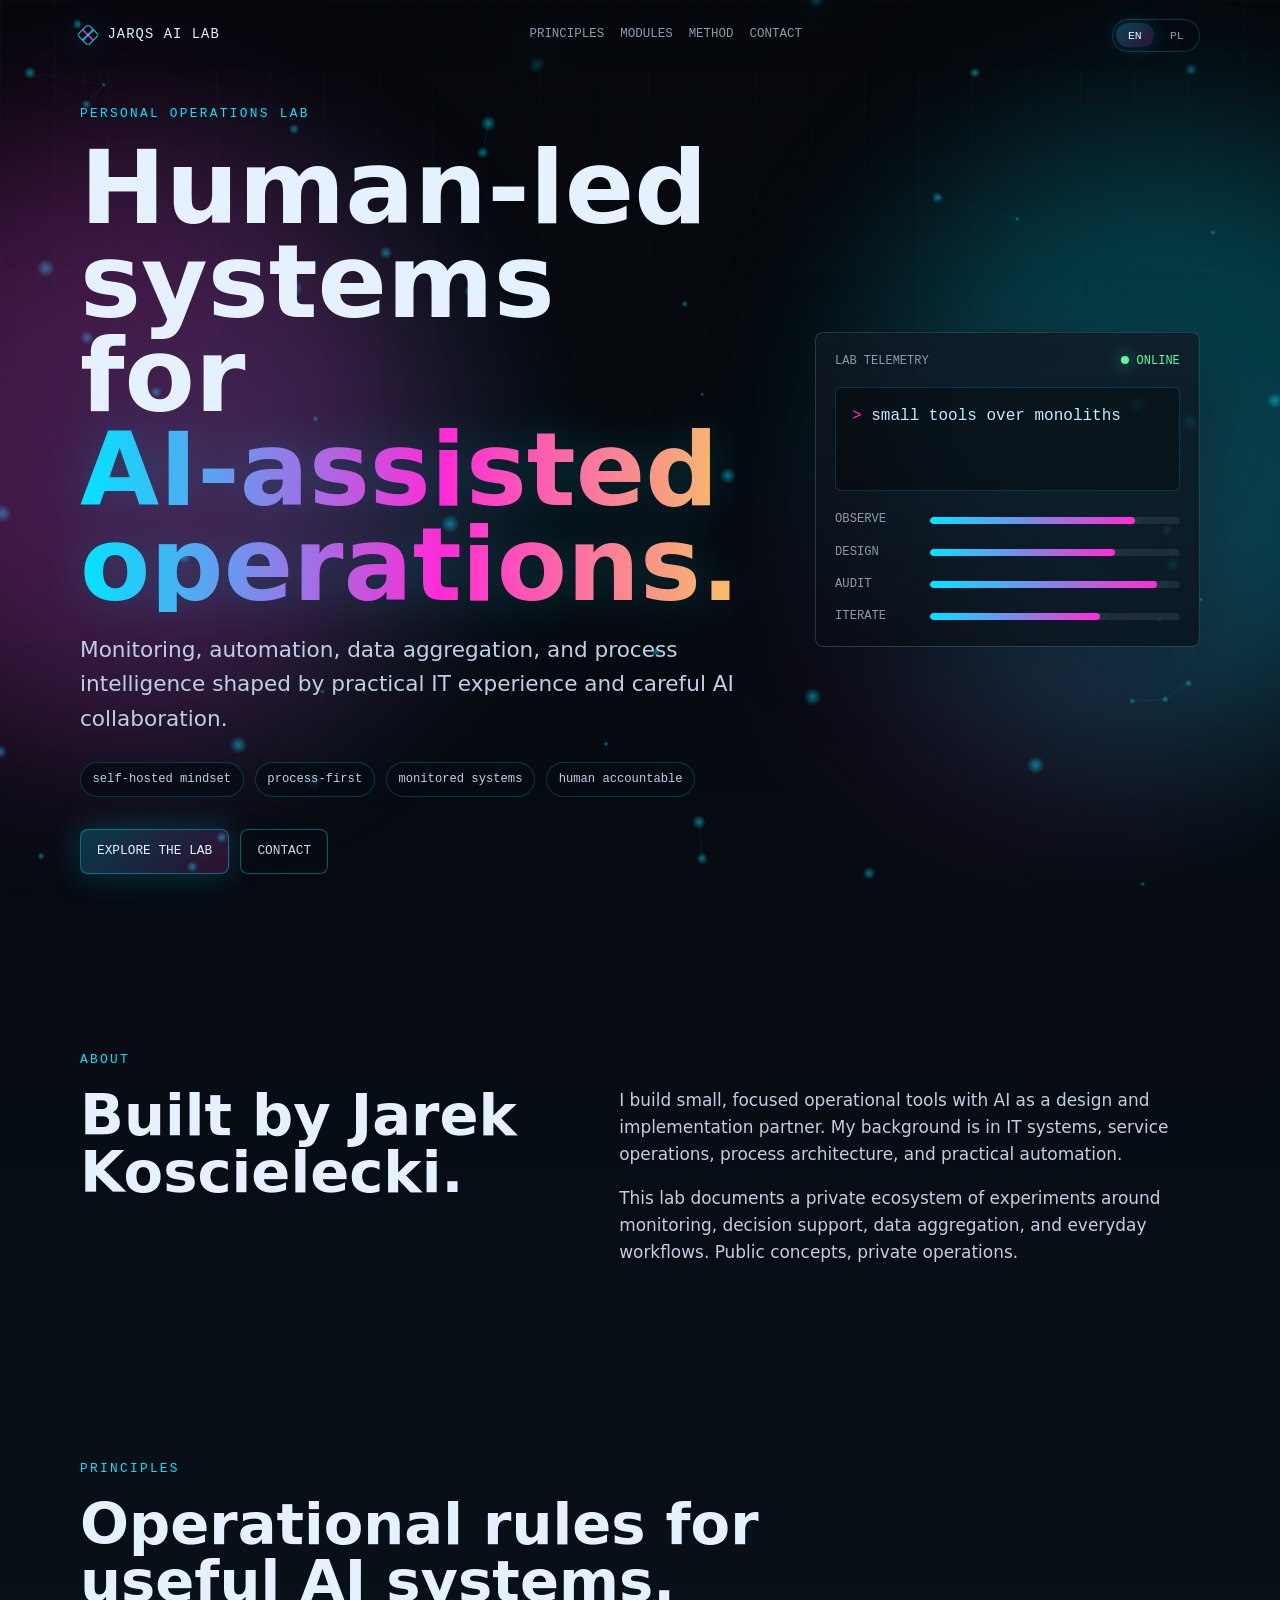
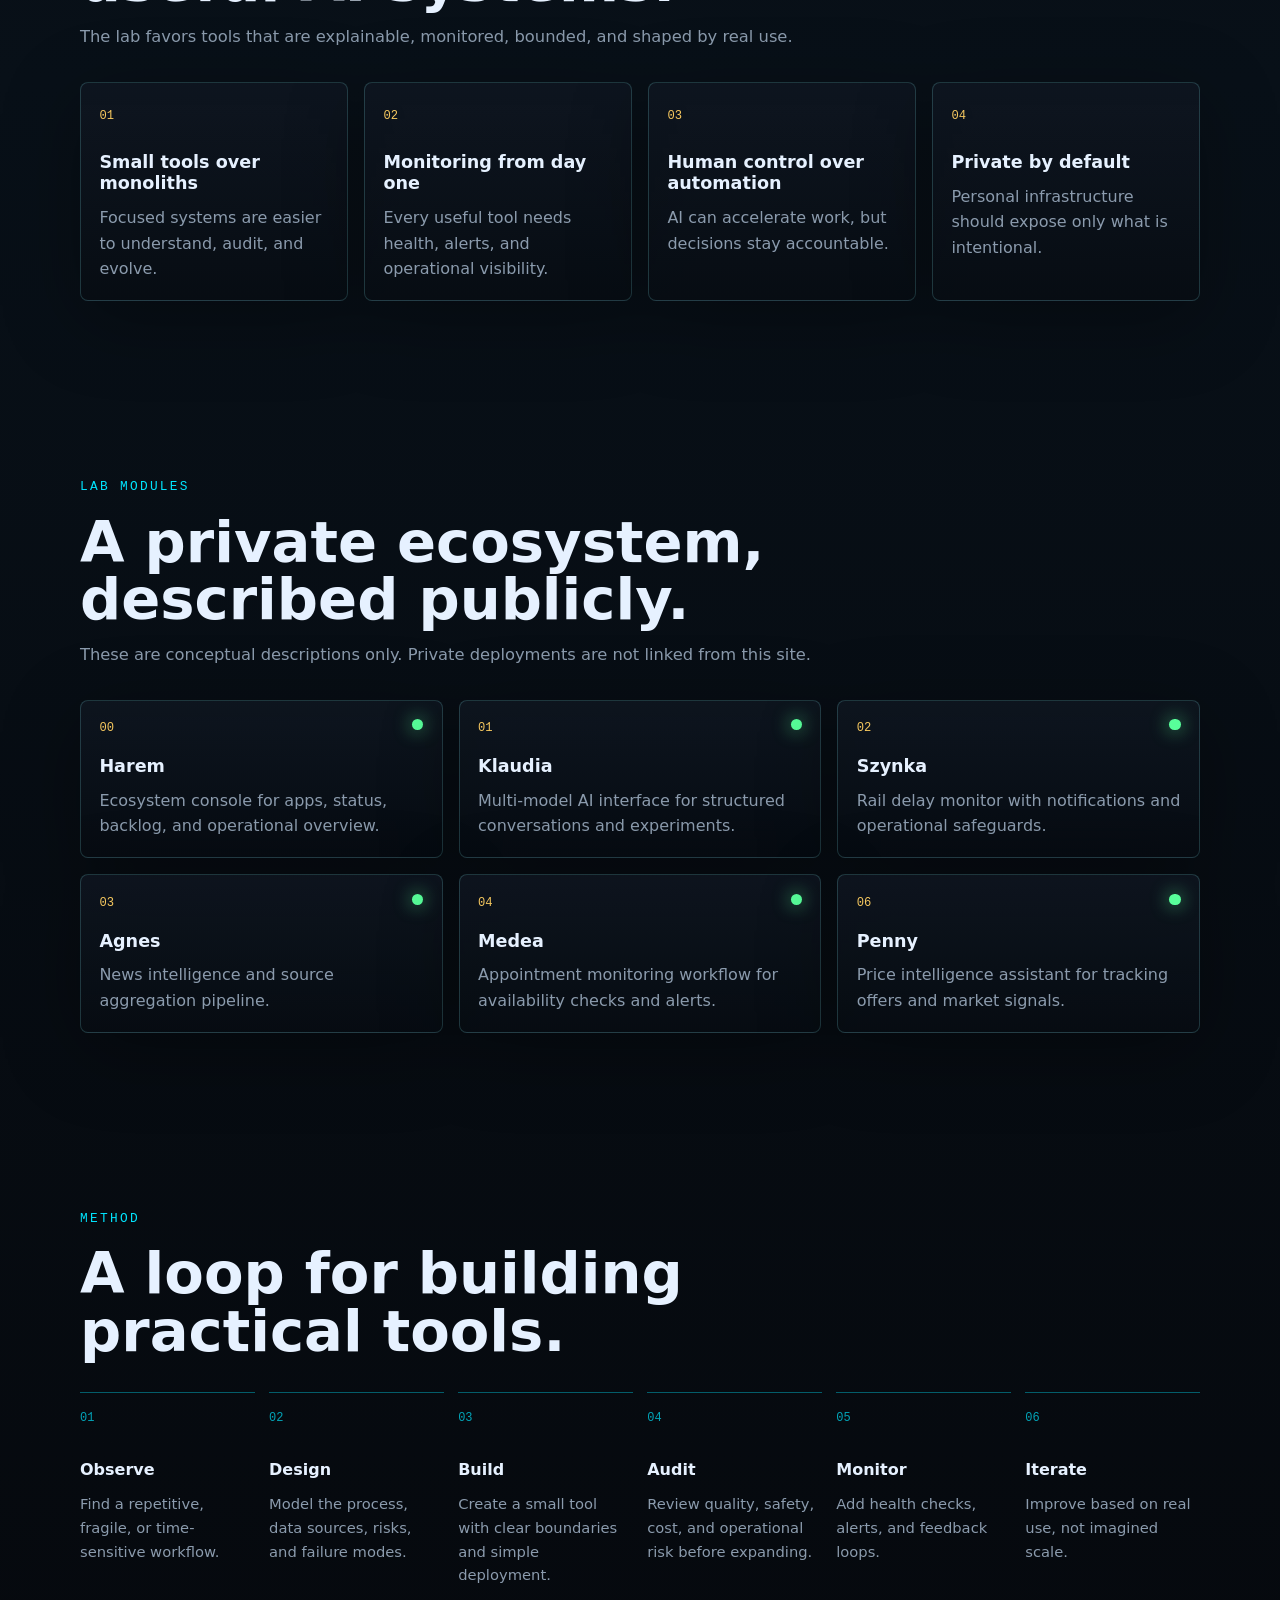
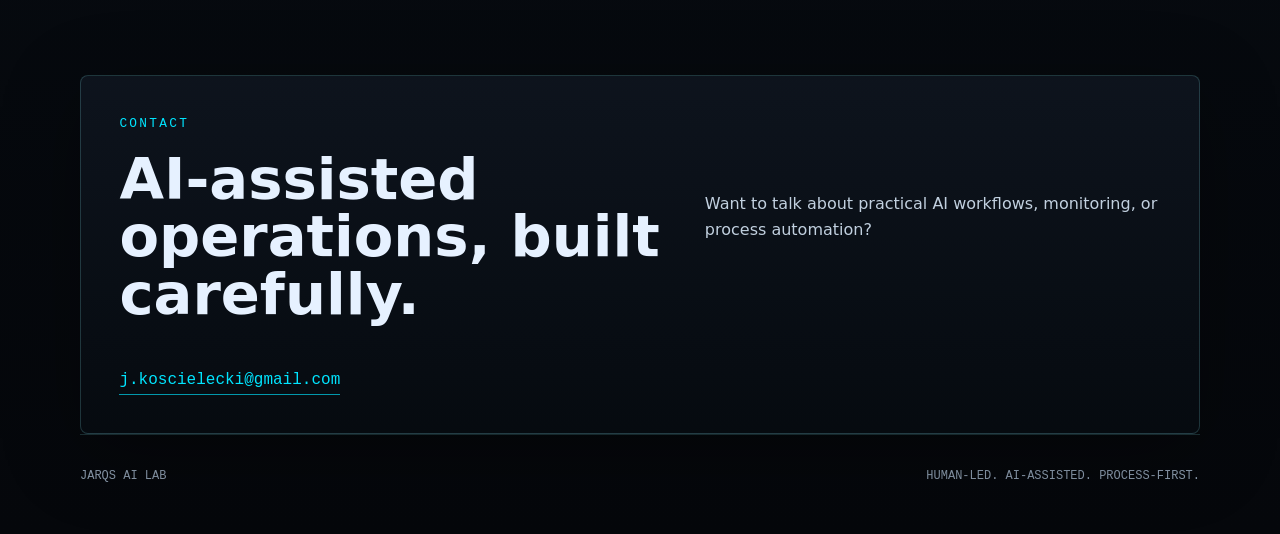
==== commit cd745063: "Add SEO metadata" ====
--- a/index.html
+++ b/index.html
@@ -6,20 +6,82 @@
     <meta name="theme-color" content="#05070b" />
     <meta
       name="description"
-      content="JARQS AI LAB is a public AI operations lab by Jarek Koscielecki, focused on human-led systems for monitoring, automation, and process intelligence."
+      content="JARQS AI LAB by Jarek Kościelecki / Jarosław Kościelecki is a public AI operations lab focused on monitoring, process automation, data aggregation, self-hosted systems, and practical AI-assisted IT workflows."
     />
+    <meta name="author" content="Jarek Kościelecki" />
+    <meta
+      name="keywords"
+      content="Jarek Kościelecki, Jarosław Kościelecki, Jarek Koscielecki, Jaroslaw Koscielecki, Jarqs, JARQS AI Lab, ai.jarqs.net, laboratorium AI, automatyzacja procesów, monitoring aplikacji, monitoring infrastruktury, operacje IT, systemy self-hosted, wsparcie decyzji, agregacja danych, narzędzia operacyjne, AI w procesach IT, AI operations, process automation, infrastructure monitoring, application monitoring, IT operations, self-hosted systems, decision support, data aggregation, operational tools, process intelligence"
+    />
+    <link rel="canonical" href="https://ai.jarqs.net/" />
     <meta property="og:title" content="JARQS AI LAB" />
     <meta
       property="og:description"
-      content="Human-led, AI-assisted systems for operations, monitoring, automation, and process intelligence."
+      content="Human-led, AI-assisted systems by Jarek Kościelecki for operations, monitoring, automation, data aggregation, and process intelligence."
     />
     <meta property="og:type" content="website" />
-    <meta property="og:image" content="/assets/og-card.svg" />
+    <meta property="og:url" content="https://ai.jarqs.net/" />
+    <meta property="og:image" content="https://ai.jarqs.net/assets/og-card.svg" />
+    <meta property="og:locale" content="en_US" />
+    <meta property="og:locale:alternate" content="pl_PL" />
     <meta name="twitter:card" content="summary_large_image" />
+    <meta name="twitter:title" content="JARQS AI LAB" />
+    <meta
+      name="twitter:description"
+      content="AI-assisted operations lab by Jarek Kościelecki: monitoring, automation, data aggregation, and practical IT workflows."
+    />
+    <meta name="twitter:image" content="https://ai.jarqs.net/assets/og-card.svg" />
     <title>JARQS AI LAB</title>
     <link rel="icon" href="/assets/favicon.svg" type="image/svg+xml" />
     <link rel="preload" href="/styles.css" as="style" />
     <link rel="stylesheet" href="/styles.css" />
+    <script type="application/ld+json">
+      {
+        "@context": "https://schema.org",
+        "@graph": [
+          {
+            "@type": "Person",
+            "@id": "https://ai.jarqs.net/#person",
+            "name": "Jarek Kościelecki",
+            "alternateName": [
+              "Jarosław Kościelecki",
+              "Jarek Koscielecki",
+              "Jaroslaw Koscielecki",
+              "Jarqs"
+            ],
+            "url": "https://ai.jarqs.net/",
+            "email": "mailto:j.koscielecki@gmail.com",
+            "knowsAbout": [
+              "AI operations",
+              "IT operations",
+              "process automation",
+              "infrastructure monitoring",
+              "application monitoring",
+              "data aggregation",
+              "decision support",
+              "self-hosted systems",
+              "automatyzacja procesów",
+              "monitoring aplikacji",
+              "monitoring infrastruktury",
+              "operacje IT",
+              "agregacja danych"
+            ]
+          },
+          {
+            "@type": "WebSite",
+            "@id": "https://ai.jarqs.net/#website",
+            "name": "JARQS AI LAB",
+            "alternateName": "Jarqs AI Lab",
+            "url": "https://ai.jarqs.net/",
+            "inLanguage": ["en", "pl"],
+            "description": "Public AI operations lab by Jarek Kościelecki for monitoring, automation, data aggregation, self-hosted systems, and process intelligence.",
+            "publisher": {
+              "@id": "https://ai.jarqs.net/#person"
+            }
+          }
+        ]
+      }
+    </script>
     <script src="/main.js" defer></script>
   </head>
   <body data-lang="en">
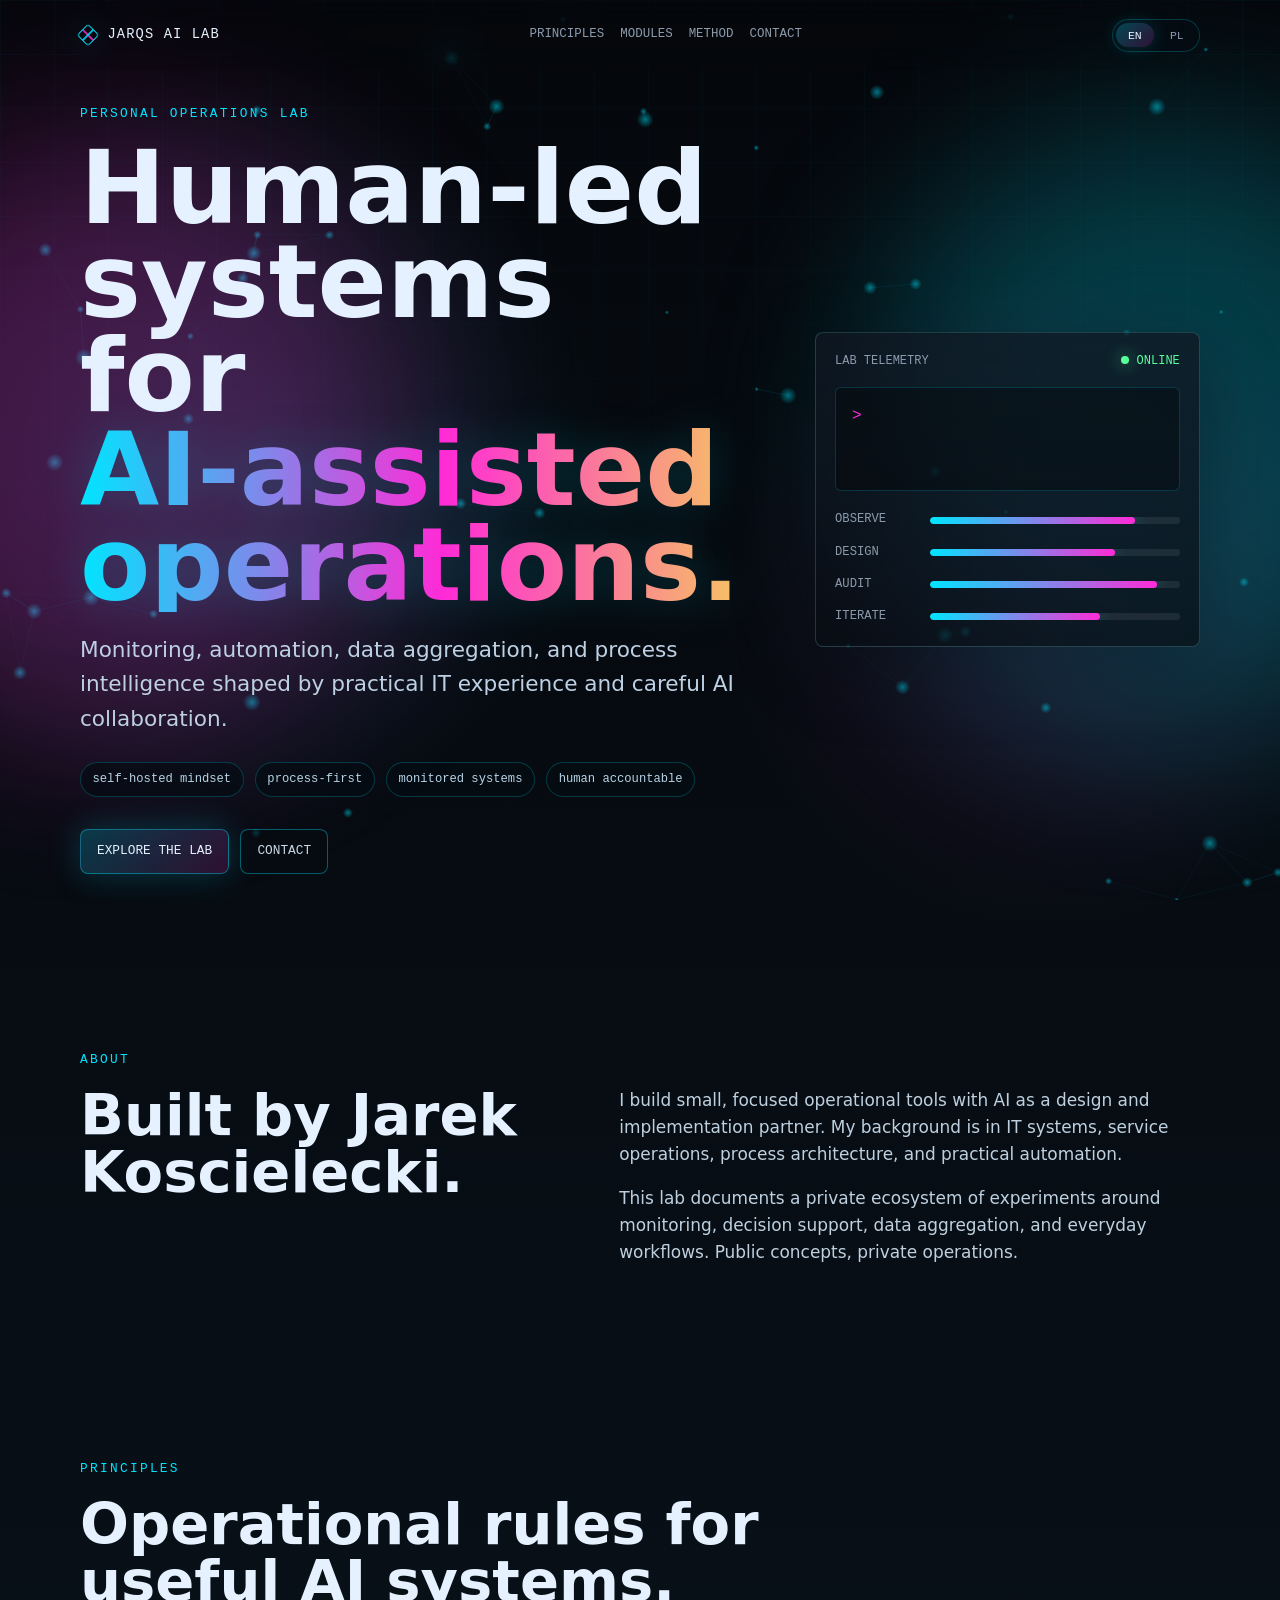
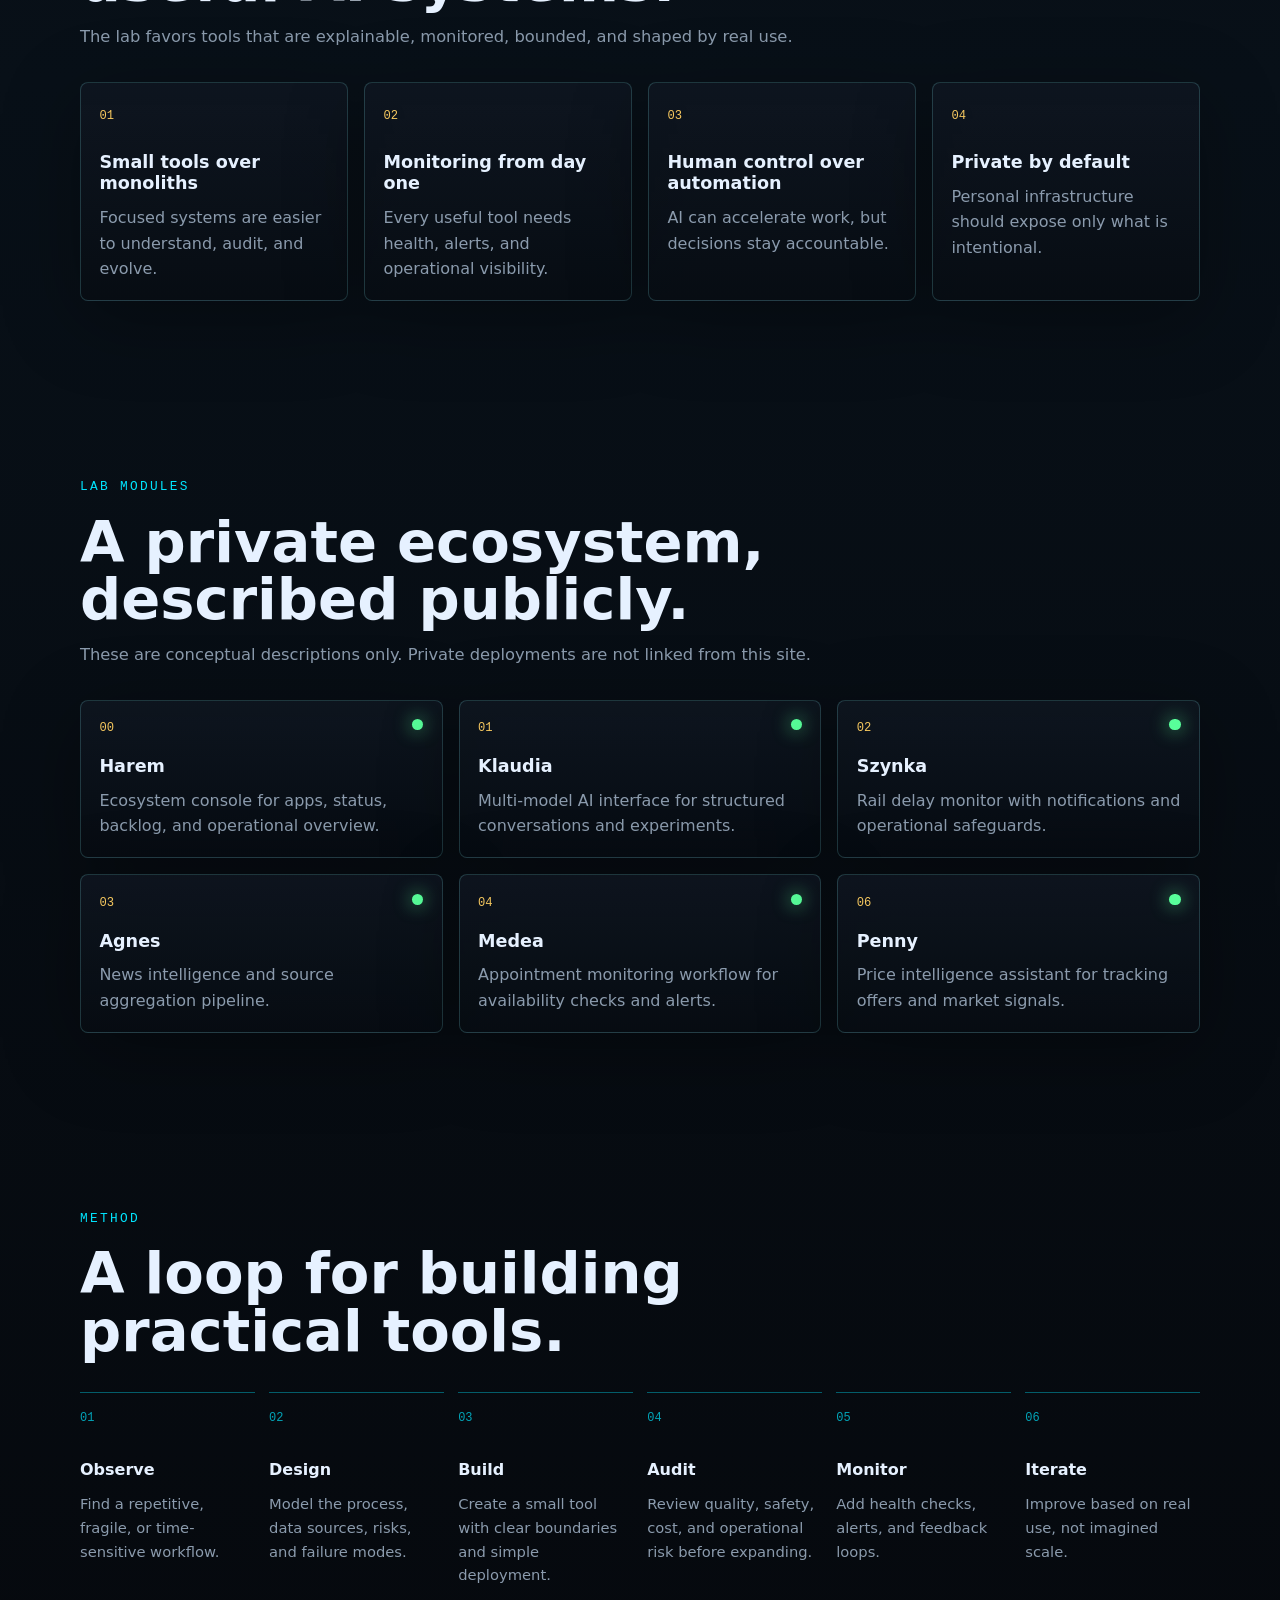
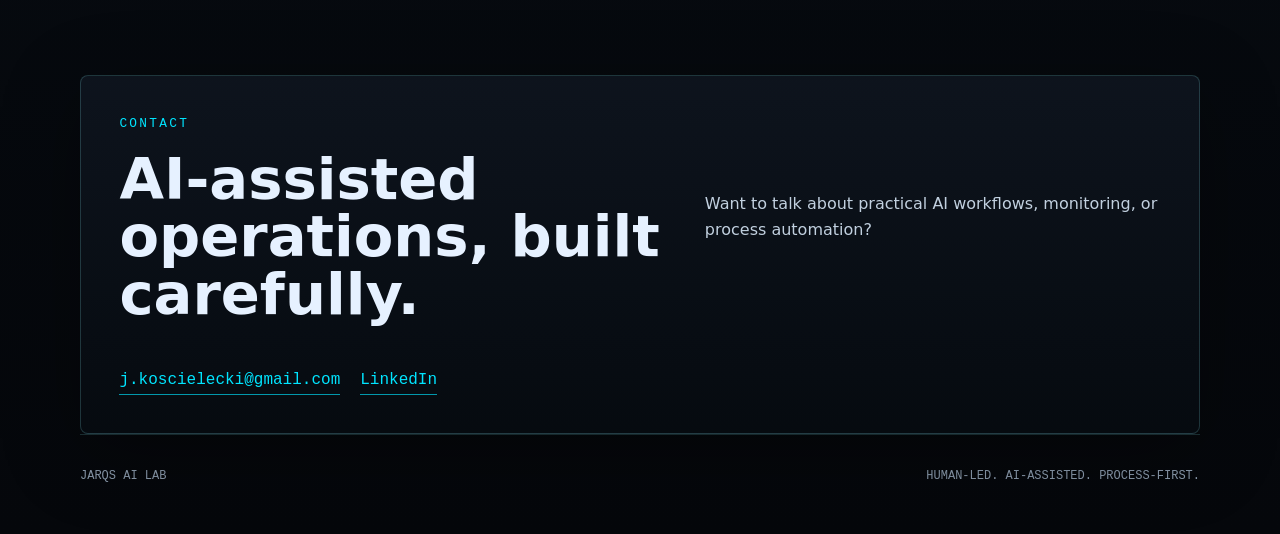
==== commit 09177e7c: "Add LinkedIn profile link" ====
--- a/index.html
+++ b/index.html
@@ -21,6 +21,7 @@
     />
     <meta property="og:type" content="website" />
     <meta property="og:url" content="https://ai.jarqs.net/" />
+    <meta property="og:see_also" content="https://www.linkedin.com/in/jaros%C5%82aw-ko%C5%9Bcielecki-59ab91110/" />
     <meta property="og:image" content="https://ai.jarqs.net/assets/og-card.svg" />
     <meta property="og:locale" content="en_US" />
     <meta property="og:locale:alternate" content="pl_PL" />
@@ -51,6 +52,9 @@
             ],
             "url": "https://ai.jarqs.net/",
             "email": "mailto:j.koscielecki@gmail.com",
+            "sameAs": [
+              "https://www.linkedin.com/in/jaros%C5%82aw-ko%C5%9Bcielecki-59ab91110/"
+            ],
             "knowsAbout": [
               "AI operations",
               "IT operations",
@@ -322,9 +326,18 @@
           Want to talk about practical AI workflows, monitoring, or process
           automation?
         </p>
-        <a class="contact-link" href="mailto:j.koscielecki@gmail.com">
-          j.koscielecki@gmail.com
-        </a>
+        <div class="contact-links">
+          <a class="contact-link" href="mailto:j.koscielecki@gmail.com">
+            j.koscielecki@gmail.com
+          </a>
+          <a
+            class="contact-link"
+            href="https://www.linkedin.com/in/jaros%C5%82aw-ko%C5%9Bcielecki-59ab91110/"
+            rel="me noopener"
+          >
+            LinkedIn
+          </a>
+        </div>
       </section>
     </main>
 
--- a/styles.css
+++ b/styles.css
@@ -564,6 +564,12 @@
   color: #c1d0df;
 }
 
+.contact-links {
+  display: flex;
+  flex-wrap: wrap;
+  gap: 0.85rem 1.25rem;
+}
+
 .contact-link {
   display: inline-flex;
   width: fit-content;
--- a/styles.css
+++ b/styles.css
@@ -564,6 +564,12 @@
   color: #c1d0df;
 }
 
+.contact-links {
+  display: flex;
+  flex-wrap: wrap;
+  gap: 0.85rem 1.25rem;
+}
+
 .contact-link {
   display: inline-flex;
   width: fit-content;
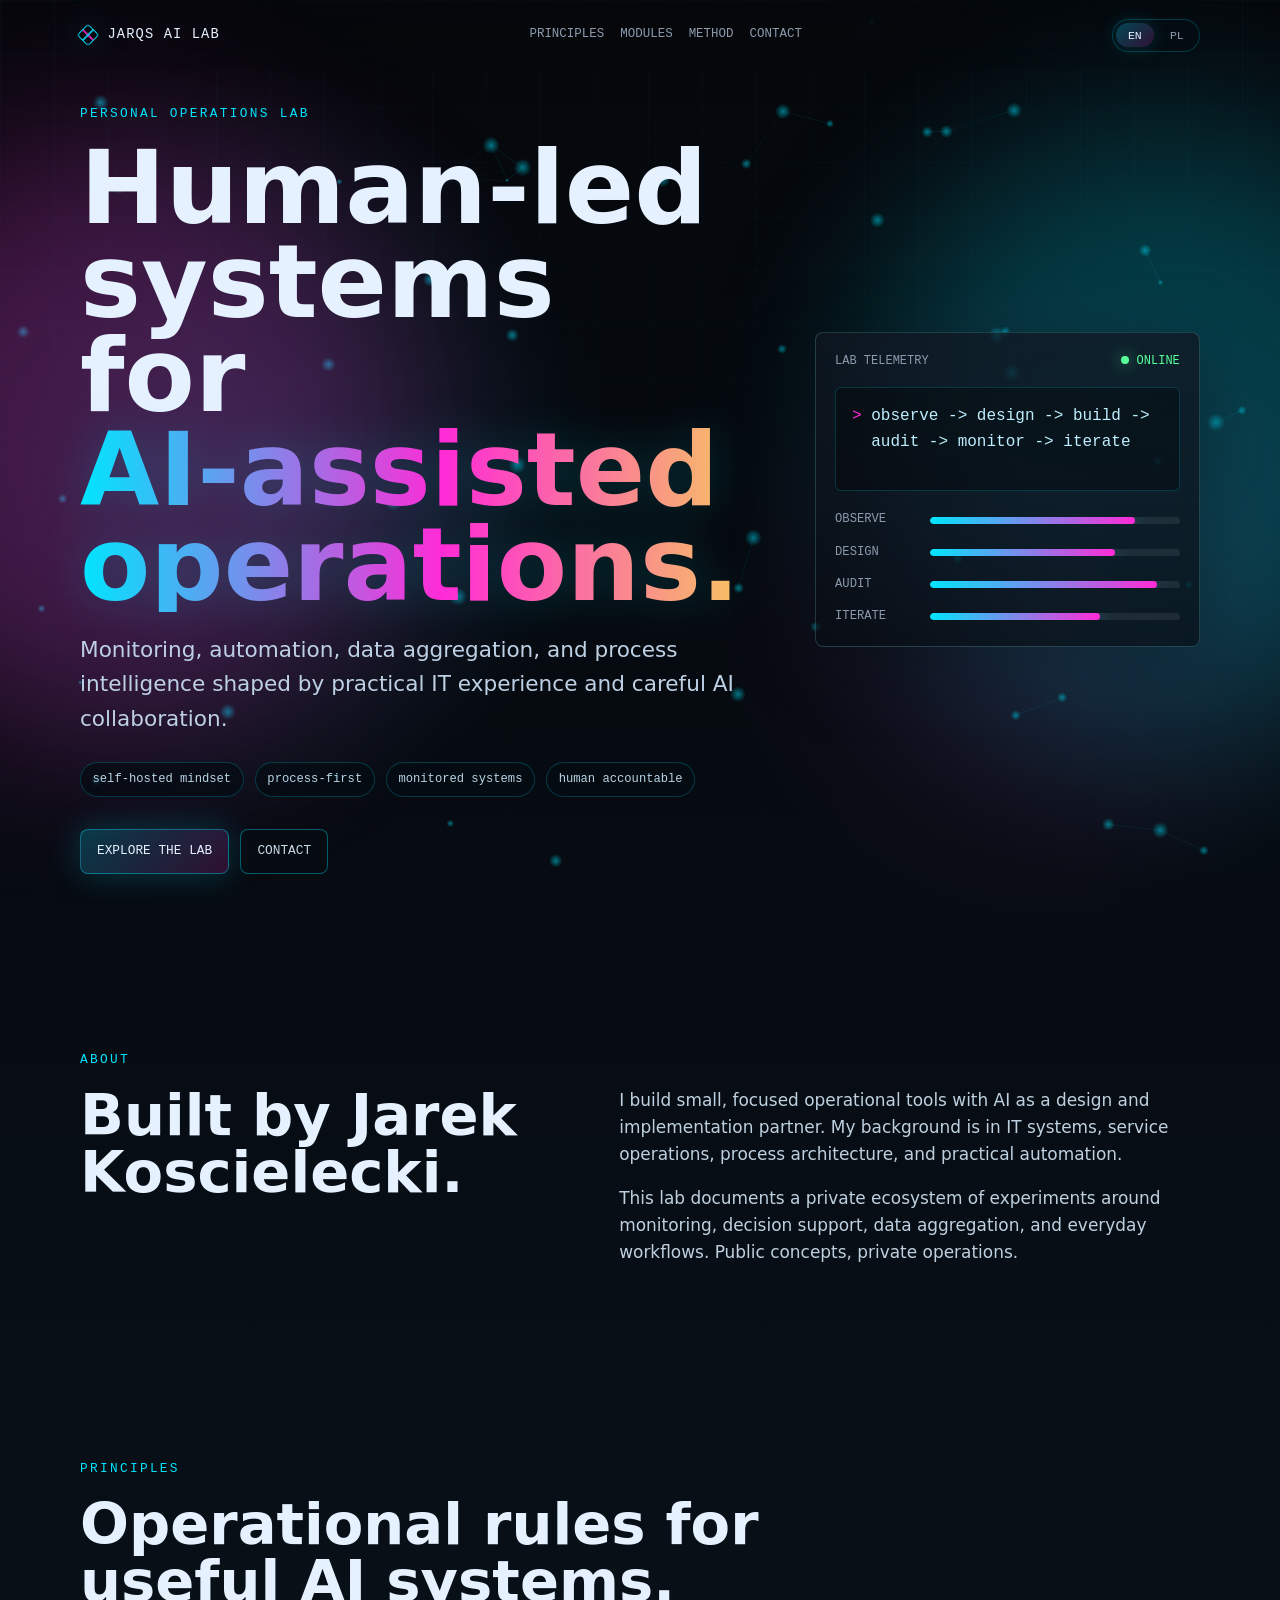
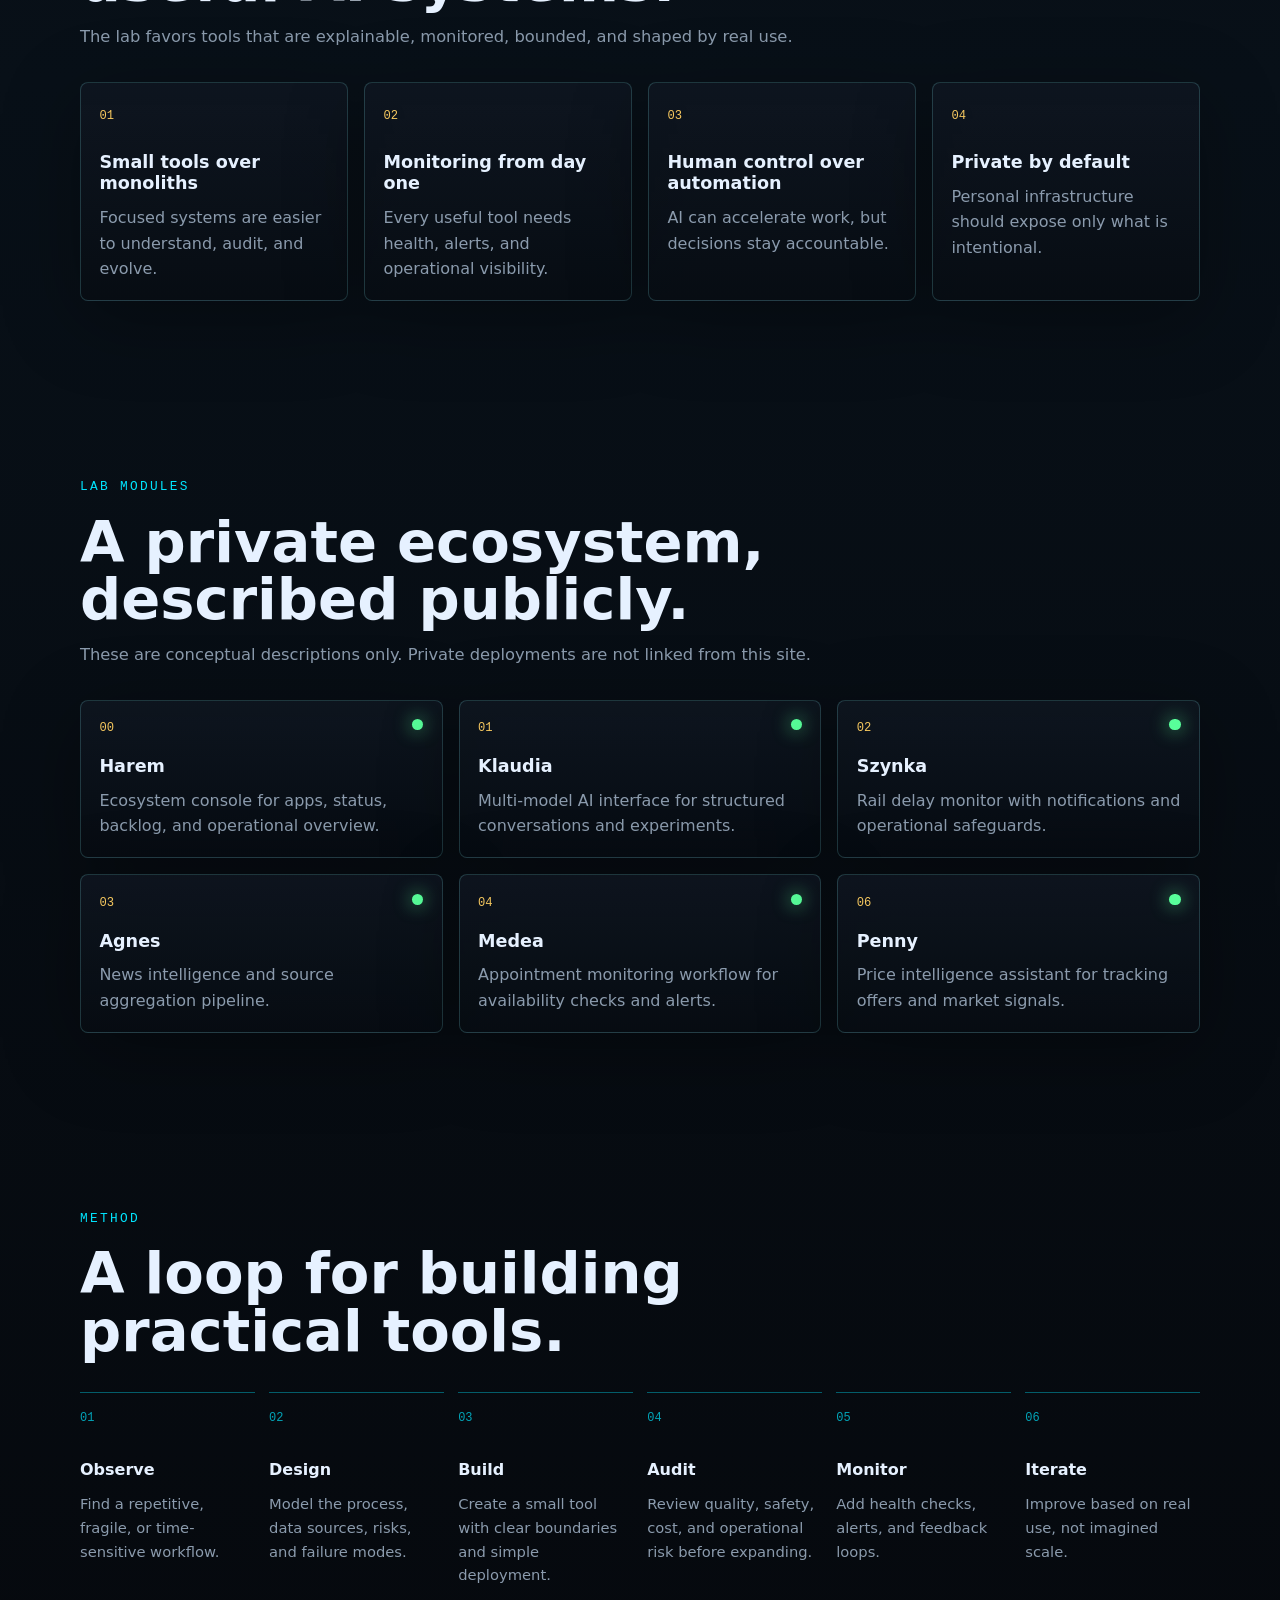
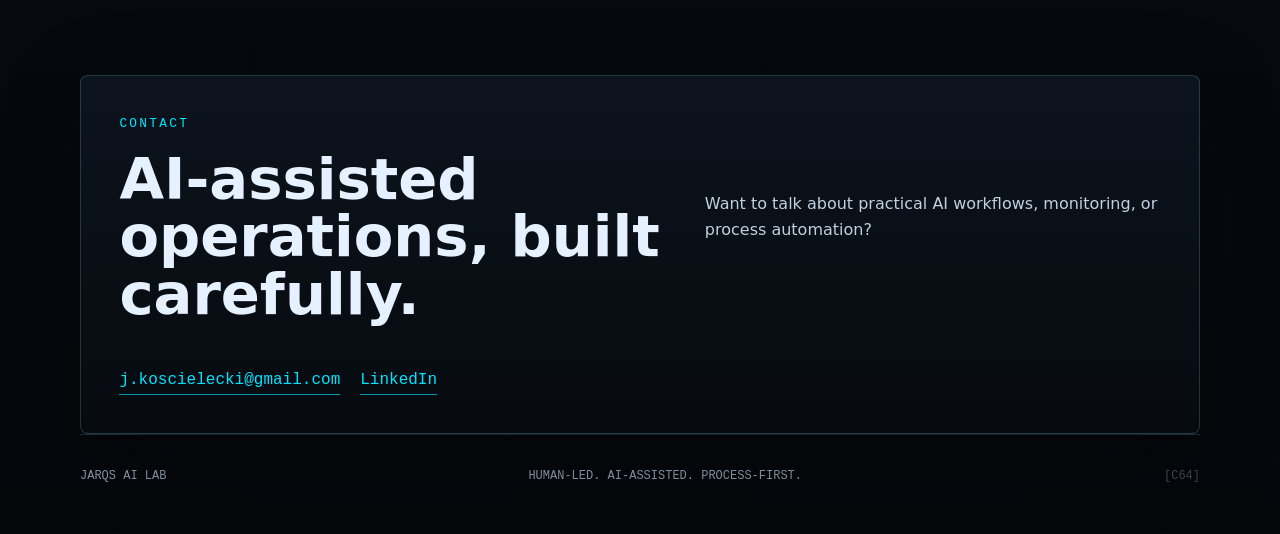
==== commit b96d3ed5: "Add C64-style browser demo with embedded SID music Self-contained demo.html with jsSID (Hermit v0.9." ====
--- a/index.html
+++ b/index.html
@@ -344,6 +344,7 @@
     <footer class="site-footer">
       <span>JARQS AI LAB</span>
       <span data-i18n="footer.line">Human-led. AI-assisted. Process-first.</span>
+      <a href="/demo.html" title="C64 Demo" class="footer-c64-link">[C64]</a>
     </footer>
   </body>
 </html>
--- a/styles.css
+++ b/styles.css
@@ -591,6 +591,19 @@
   text-transform: uppercase;
 }
 
+.footer-c64-link {
+  color: var(--muted);
+  text-decoration: none;
+  opacity: 0.4;
+  transition: opacity 0.2s;
+  font-family: var(--mono);
+  font-size: 0.75rem;
+}
+.footer-c64-link:hover {
+  opacity: 1;
+  color: #67B6BD;
+}
+
 @keyframes grid-drift {
   from {
     background-position: 0 0;
--- a/styles.css
+++ b/styles.css
@@ -591,6 +591,19 @@
   text-transform: uppercase;
 }
 
+.footer-c64-link {
+  color: var(--muted);
+  text-decoration: none;
+  opacity: 0.4;
+  transition: opacity 0.2s;
+  font-family: var(--mono);
+  font-size: 0.75rem;
+}
+.footer-c64-link:hover {
+  opacity: 1;
+  color: #67B6BD;
+}
+
 @keyframes grid-drift {
   from {
     background-position: 0 0;
